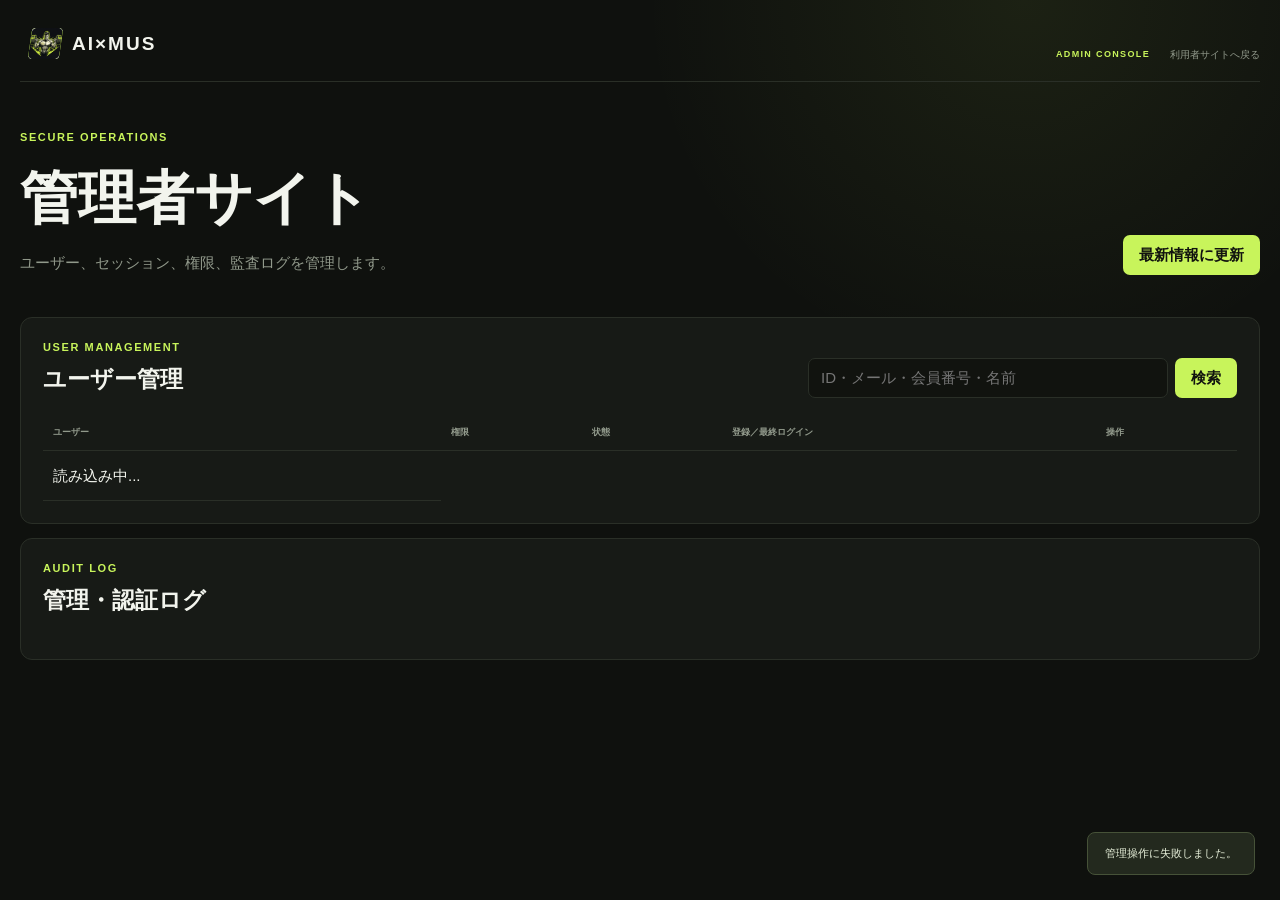
==== admin.html @ 9b964a91 "Add secure administrator console and harden authentication" ====
<!doctype html>
<html lang="ja">
<head>
  <meta charset="UTF-8">
  <meta name="viewport" content="width=device-width, initial-scale=1.0">
  <meta name="theme-color" content="#11130f">
  <title>AI×MUS 管理者サイト</title>
  <link rel="icon" type="image/png" href="app-icon.png">
  <link rel="stylesheet" href="styles.css?v=20260620-1">
  <link rel="stylesheet" href="admin.css?v=20260620-1">
</head>
<body class="admin-body">
  <main class="admin-shell">
    <header class="admin-header">
      <a class="brand" href="/"><span class="brand-mark"><img src="app-icon.png" alt=""></span><span>AI×MUS</span></a>
      <div><span>ADMIN CONSOLE</span><a href="/">利用者サイトへ戻る</a></div>
    </header>

    <section class="admin-hero">
      <div><p class="eyebrow">SECURE OPERATIONS</p><h1>管理者サイト</h1><p>ユーザー、セッション、権限、監査ログを管理します。</p></div>
      <button type="button" id="refreshAdmin">最新情報に更新</button>
    </section>

    <section class="admin-stats" id="adminStats" aria-label="利用状況"></section>

    <section class="admin-panel">
      <div class="admin-panel-heading">
        <div><p class="eyebrow">USER MANAGEMENT</p><h2>ユーザー管理</h2></div>
        <form id="adminSearch"><input id="adminSearchInput" type="search" placeholder="ID・メール・会員番号・名前"><button type="submit">検索</button></form>
      </div>
      <div class="admin-table-wrap">
        <table class="admin-table">
          <thead><tr><th>ユーザー</th><th>権限</th><th>状態</th><th>登録／最終ログイン</th><th>操作</th></tr></thead>
          <tbody id="adminUsers"><tr><td colspan="5">読み込み中...</td></tr></tbody>
        </table>
      </div>
    </section>

    <section class="admin-panel">
      <div class="admin-panel-heading"><div><p class="eyebrow">AUDIT LOG</p><h2>管理・認証ログ</h2></div></div>
      <div class="admin-audit-list" id="adminAudit"></div>
    </section>
  </main>
  <div class="toast" id="adminToast" role="status"></div>
  <script src="admin.js?v=20260620-1"></script>
</body>
</html>
---- styles.css ----
:root {
  --bg: #0f110e;
  --surface: #171a16;
  --surface-2: #1c201b;
  --surface-3: #232720;
  --line: #2a2f27;
  --text: #f2f4ed;
  --muted: #91998b;
  --lime: #c8f45b;
  --lime-dark: #98c82f;
  --purple: #a58af7;
  --orange: #f0a34b;
  --blue: #74b9ef;
}

* { box-sizing: border-box; }

body {
  margin: 0;
  background: var(--bg);
  color: var(--text);
  font-family: "DM Sans", "Noto Sans JP", sans-serif;
  -webkit-font-smoothing: antialiased;
}

body.auth-loading { overflow: hidden; }
body.auth-loading .app-shell,
body.auth-loading .mobile-bottom-nav { visibility: hidden; }
.auth-gate {
  position: fixed;
  inset: 0;
  z-index: 1000;
  display: grid;
  grid-template-columns: minmax(320px, .9fr) minmax(520px, 1.1fr);
  overflow: auto;
  background: var(--bg);
}
.auth-gate.hidden { display: none; }
.auth-brand-panel {
  min-height: 100vh;
  padding: clamp(32px, 6vw, 84px);
  display: flex;
  flex-direction: column;
  justify-content: space-between;
  gap: 50px;
  background:
    radial-gradient(circle at 20% 75%, rgba(200,244,91,.13), transparent 35%),
    linear-gradient(145deg, #171b14, #0d0f0c);
  border-right: 1px solid var(--line);
}
.auth-brand { padding: 0; width: fit-content; }
.auth-brand-panel h1 { max-width: 480px; margin: 12px 0; font-size: clamp(36px, 5vw, 70px); line-height: 1.04; letter-spacing: -.04em; }
.auth-brand-panel > div > p:last-child { max-width: 480px; color: var(--muted); font-size: 14px; line-height: 1.9; }
.auth-feature-list { display: grid; gap: 13px; }
.auth-feature-list span { display: flex; align-items: center; gap: 11px; color: #cbd1c5; font-size: 12px; }
.auth-feature-list b { color: var(--lime); font-size: 9px; letter-spacing: .08em; }
.auth-form-panel { min-height: 100vh; padding: 42px 24px; display: grid; place-items: center; }
.auth-card { width: min(660px, 100%); }
.auth-tabs { width: fit-content; margin-bottom: 34px; padding: 4px; display: grid; grid-template-columns: 1fr 1fr; border: 1px solid var(--line); border-radius: 9px; background: var(--surface); }
.auth-tabs button { min-width: 130px; height: 40px; border: 0; border-radius: 6px; background: transparent; color: var(--muted); font-size: 12px; font-weight: 700; }
.auth-tabs button.active { background: var(--lime); color: #10120e; }
.auth-form { display: none; }
.auth-form.active { display: block; }
.auth-heading { margin-bottom: 25px; }
.auth-heading h2 { margin: 5px 0 8px; font-size: 28px; }
.auth-heading > p:last-child { margin: 0; color: var(--muted); font-size: 12px; }
.auth-form > label,
.auth-field-grid > label { position: relative; margin-bottom: 14px; display: grid; gap: 7px; color: #cdd2c8; font-size: 11px; font-weight: 600; }
.auth-form input:not([type="checkbox"]),
.auth-form select { width: 100%; height: 47px; padding: 0 13px; border: 1px solid var(--line); border-radius: 7px; outline: 0; background: #131612; color: var(--text); }
.auth-form input:focus,
.auth-form select:focus { border-color: var(--lime-dark); box-shadow: 0 0 0 3px rgba(200,244,91,.08); }
.password-field { position: relative; display: block; }
.password-field input { padding-right: 57px !important; }
.password-field button { position: absolute; top: 50%; right: 7px; height: 31px; padding: 0 8px; transform: translateY(-50%); border: 0; border-radius: 5px; background: #272c24; color: var(--lime); font-size: 9px; font-weight: 700; }
.auth-field-grid { display: grid; grid-template-columns: 1fr 1fr; gap: 0 12px; }
.auth-field-grid > label > span:not(.password-field) { position: absolute; right: 13px; bottom: 15px; color: var(--muted); font-size: 9px; }
.registration-big3 { margin: 7px 0 16px; padding: 17px; border: 1px solid var(--line); border-radius: 9px; }
.registration-big3 legend { padding: 0 7px; font-size: 13px; font-weight: 700; }
.registration-big3 > p { margin: 0 0 13px; color: var(--muted); font-size: 10px; line-height: 1.6; }
.registration-big3-grid { display: grid; grid-template-columns: repeat(3, 1fr); gap: 9px; }
.registration-big3-grid > label { padding: 11px; display: grid; gap: 7px; border: 1px solid var(--line); border-radius: 7px; background: #131612; }
.registration-big3-grid strong { font-size: 10px; }
.registration-big3-grid input[type="number"] { height: 40px; }
.registration-big3-grid em { display: flex; align-items: center; gap: 6px; color: var(--muted); font-size: 9px; font-style: normal; font-weight: 400; }
.auth-consent { margin: 15px 0 !important; padding: 13px; grid-template-columns: auto 1fr; align-items: center; border: 1px solid var(--line); border-radius: 8px; background: var(--surface); }
.auth-consent > span { display: grid; gap: 3px; }
.auth-consent small { color: var(--muted); font-weight: 400; }
.auth-error { min-height: 20px; margin: 8px 0; color: #ff867e; font-size: 11px; }
.auth-error.success { color: var(--lime); }
.auth-submit { width: 100%; height: 49px; border: 0; border-radius: 7px; background: var(--lime); color: #10120e; font-size: 12px; font-weight: 800; }
.auth-submit:disabled { opacity: .55; cursor: wait; }
.auth-session-note { margin-top: 11px; display: block; color: var(--muted); font-size: 9px; text-align: center; }
.forgot-password-button, .auth-back-button { width: 100%; margin-top: 12px; border: 0; background: transparent; color: var(--muted); font-size: 10px; text-align: center; }
.forgot-password-button:hover, .auth-back-button:hover { color: var(--lime); }
.registration-progress { margin-bottom: 25px; display: grid; grid-template-columns: repeat(4, 1fr); gap: 6px; }
.registration-progress i { height: 3px; border-radius: 4px; background: var(--line); }
.registration-progress i.active { background: var(--lime); }
.registration-step { display: none; }
.registration-step.active { display: block; }
.registration-security-note { margin: 4px 0 18px; padding: 13px; border: 1px solid #48533a; border-radius: 8px; background: rgba(200,244,91,.045); }
.registration-security-note strong { font-size: 10px; }
.registration-security-note p { margin: 5px 0 0; color: var(--muted); font-size: 9px; line-height: 1.7; }
.onboarding-message { min-height: 430px; display: flex; flex-direction: column; justify-content: center; text-align: center; }
.onboarding-message > span { color: var(--lime); font-size: 8px; font-weight: 700; letter-spacing: .18em; }
.onboarding-message h2 { max-width: 510px; margin: 20px auto; font-size: clamp(27px, 4vw, 42px); line-height: 1.35; }
.onboarding-message p { max-width: 520px; margin: 0 auto; color: var(--muted); font-size: 12px; line-height: 2; }
.onboarding-message > div { margin-top: 35px; display: flex; justify-content: center; gap: 8px; }
.onboarding-message > div strong { padding: 8px 13px; border: 1px solid var(--line); border-radius: 20px; font-size: 9px; }
.onboarding-message.start h2 { color: var(--lime); }
.auth-form textarea { min-height: 88px; padding: 12px 13px; resize: vertical; border: 1px solid var(--line); border-radius: 7px; outline: 0; background: #131612; color: var(--text); }
.settings-logout-button { height: 40px; margin-left: 8px; padding: 0 17px; border: 1px solid #69403d; border-radius: 7px; background: transparent; color: #ff8e86; font-size: 11px; font-weight: 700; }
.account-settings-heading { margin-top: 28px; }
.account-settings-grid { max-width: 560px; display: grid; grid-template-columns: 1fr; gap: 12px; margin: 18px 0; }
.account-settings-grid > section { padding: 16px; border: 1px solid var(--line); border-radius: 9px; background: #131512; }
.account-settings-grid .settings-field { margin: 0 0 13px; }
.password-settings-form { max-width: 560px; display: grid; gap: 15px; }
.password-settings-form .settings-save-button { justify-self: start; }
.settings-save-button.secondary { border: 1px solid #4d593d; background: #252b21; color: var(--lime); }
.new-user-start { display: none; order: 2; margin-bottom: 14px; padding: 28px; align-items: center; justify-content: space-between; gap: 25px; border: 1px solid #4b5939; border-radius: 12px; background: linear-gradient(135deg, rgba(200,244,91,.09), rgba(23,26,22,.92)); }
.clean-start-home .new-user-start { display: flex; }
.new-user-start h2 { margin: 4px 0 8px; font-size: 23px; }
.new-user-start p:last-child { max-width: 680px; margin: 0; color: var(--muted); font-size: 11px; line-height: 1.8; }
.new-user-actions { display: grid; gap: 8px; min-width: 210px; }
.new-user-actions button { min-height: 43px; padding: 0 14px; border: 1px solid var(--line); border-radius: 7px; background: #171a16; color: var(--text); font-size: 10px; font-weight: 700; }
.new-user-actions button:first-child { border: 0; background: var(--lime); color: #11130f; }
.clean-start-home .home-summary-board,
.clean-start-home .stats-grid,
.clean-start-home .dashboard-grid,
.clean-start-home .recent-panel { display: none; }
.clean-start-home .readiness { display: none; }
.clean-start-home .home-quick-actions { order: 3; }
.clean-start-home .home-tools-grid { order: 4; }
.creator-preview-banner { position: fixed; inset: 0 0 auto 238px; z-index: 100; min-height: 34px; padding: 0 18px; display: flex; align-items: center; gap: 12px; background: #c8f45b; color: #11130f; font-size: 10px; }
.creator-preview-banner span { opacity: .7; }
.creator-preview-banner a { margin-left: auto; color: inherit; font-weight: 700; }
body:has(.creator-preview-banner) .topbar { top: 34px; }
body:has(.creator-preview-banner) .main { padding-top: 34px; }
.creator-body { min-height: 100vh; background: radial-gradient(circle at 80% 10%, rgba(200,244,91,.08), transparent 28%), var(--bg); }
.creator-portal { width: min(1120px, calc(100% - 36px)); margin: 0 auto; padding: 34px 0 70px; }
.creator-header { display: flex; align-items: center; justify-content: space-between; border-bottom: 1px solid var(--line); }
.creator-header .brand { padding-bottom: 25px; }
.creator-header > span { color: var(--lime); font-size: 9px; font-weight: 700; letter-spacing: .15em; }
.creator-hero { padding: 75px 0 45px; }
.creator-hero h1 { margin: 8px 0; font-size: clamp(35px, 6vw, 66px); }
.creator-hero > p:last-child { color: var(--muted); }
.creator-link-grid { display: grid; grid-template-columns: repeat(3, 1fr); gap: 13px; }
.creator-link { min-height: 250px; padding: 25px; display: flex; flex-direction: column; border: 1px solid var(--line); border-radius: 12px; background: var(--surface); color: var(--text); text-decoration: none; transition: .2s ease; }
.creator-link:hover { transform: translateY(-3px); border-color: #53613f; }
.creator-link.featured { background: linear-gradient(145deg, #252d1e, #171a16); border-color: #526039; }
.creator-link > span { color: var(--lime); font-size: 8px; font-weight: 700; letter-spacing: .12em; }
.creator-link strong { margin-top: 22px; font-size: 19px; }
.creator-link p { color: var(--muted); font-size: 11px; line-height: 1.8; }
.creator-link b { margin-top: auto; color: var(--lime); font-size: 11px; }
.creator-status { margin-top: 14px; padding: 17px 20px; display: flex; gap: 35px; border: 1px solid var(--line); border-radius: 10px; background: #131512; }
.creator-status > div { display: grid; grid-template-columns: auto auto; align-items: center; gap: 3px 8px; }
.creator-status span { width: 7px; height: 7px; border-radius: 50%; background: #777; }
.creator-status span.ready { background: var(--lime); box-shadow: 0 0 10px rgba(200,244,91,.45); }
.creator-status span.error { background: #ff756b; }
.creator-status strong { font-size: 10px; }
.creator-status small { grid-column: 2; color: var(--muted); font-size: 8px; }

button, input, textarea { font: inherit; }
button { color: inherit; cursor: pointer; }
.brand-mark { overflow: hidden; }
.brand-mark img { width: 100%; height: 100%; display: block; object-fit: cover; }

.app-shell { min-height: 100vh; display: flex; }

.sidebar {
  position: fixed;
  inset: 0 auto 0 0;
  z-index: 10;
  width: 238px;
  padding: 28px 18px 20px;
  display: flex;
  flex-direction: column;
  background: #131512;
  border-right: 1px solid var(--line);
}

.brand {
  display: flex;
  align-items: center;
  gap: 11px;
  padding: 0 10px 36px;
  color: var(--text);
  text-decoration: none;
  font-size: 19px;
  font-weight: 700;
  letter-spacing: 2px;
}

.brand-mark {
  width: 31px;
  height: 31px;
  display: grid;
  place-items: center;
  background: var(--lime);
  color: #10120e;
  font-weight: 800;
  transform: skew(-8deg);
  border-radius: 4px;
}

.nav { display: grid; gap: 6px; }

.nav-item {
  width: 100%;
  padding: 12px 13px;
  display: flex;
  align-items: center;
  gap: 13px;
  border: 0;
  border-radius: 8px;
  background: transparent;
  color: var(--muted);
  text-align: left;
  transition: .2s ease;
}

.nav-item:hover { background: var(--surface-2); color: var(--text); }
.nav-item.active { background: #24291f; color: var(--lime); font-weight: 600; }
.nav-icon { width: 22px; font-size: 19px; text-align: center; }
.sidebar-spacer { flex: 1; }

.goal-card {
  padding: 17px;
  margin-bottom: 18px;
  border: 1px solid var(--line);
  border-radius: 10px;
  background: var(--surface);
}

.goal-card-label, .eyebrow {
  margin: 0 0 8px;
  color: var(--lime);
  font-size: 10px;
  font-weight: 700;
  letter-spacing: 1.6px;
}

.goal-card-title { margin-bottom: 16px; font-size: 15px; font-weight: 700; }
.goal-card-row { display: flex; justify-content: space-between; gap: 8px; color: #c7ccc1; font-size: 11px; }
.goal-card-row span:last-child { color: var(--lime); }
.progress-track { height: 4px; margin: 9px 0; background: #30342d; border-radius: 4px; overflow: hidden; }
.progress-track span { display: block; height: 100%; background: var(--lime); border-radius: inherit; }
.goal-card-note { color: var(--muted); font-size: 10px; }

.profile {
  padding: 10px;
  display: flex;
  align-items: center;
  gap: 10px;
  border: 0;
  background: transparent;
  text-align: left;
}

.avatar {
  width: 35px;
  height: 35px;
  display: grid;
  place-items: center;
  border-radius: 50%;
  background: #343b2d;
  color: var(--lime);
  font-size: 11px;
  font-weight: 700;
}

.profile-copy { display: grid; flex: 1; gap: 2px; }
.profile-copy strong { font-size: 12px; }
.profile-copy small { color: var(--muted); font-size: 9px; }
.more { color: var(--muted); font-size: 11px; letter-spacing: 1px; }

.main { width: calc(100% - 238px); margin-left: 238px; }

.topbar {
  height: 73px;
  padding: 0 42px;
  display: flex;
  align-items: center;
  justify-content: space-between;
  border-bottom: 1px solid var(--line);
  background: rgba(15, 17, 14, .88);
  backdrop-filter: blur(16px);
  position: sticky;
  top: 0;
  z-index: 5;
}

.breadcrumb { display: flex; align-items: center; gap: 9px; color: var(--muted); font-size: 11px; }
.breadcrumb b { color: #4f564b; }
.breadcrumb strong { color: #cbd0c6; font-weight: 500; }
.top-actions { display: flex; align-items: center; gap: 10px; }
.icon-button { width: 38px; height: 38px; border: 1px solid var(--line); border-radius: 8px; background: var(--surface); position: relative; }
.icon-button span { position: absolute; right: 8px; top: 7px; color: var(--lime); font-size: 6px; }
.primary-button {
  height: 38px;
  padding: 0 16px;
  border: 0;
  border-radius: 7px;
  background: var(--lime);
  color: #12140f;
  font-size: 12px;
  font-weight: 700;
}
.primary-button span { font-size: 17px; vertical-align: -1px; }
.mobile-menu { display: none; border: 0; background: transparent; font-size: 20px; }

.content { max-width: 1440px; margin: 0 auto; padding: 38px 42px 60px; }
.page-view { display: none; }
.page-view.active { display: block; }
.welcome { display: flex; align-items: center; justify-content: space-between; margin-bottom: 30px; }
.welcome h1 { margin: 0 0 8px; font-size: clamp(28px, 3vw, 38px); line-height: 1.2; letter-spacing: -.8px; }
.welcome h1 span { color: var(--lime); }
.welcome > div > p:last-child { margin: 0; color: var(--muted); font-size: 13px; }

.readiness { display: flex; align-items: center; gap: 14px; min-width: 255px; }
.readiness-ring {
  width: 67px;
  height: 67px;
  display: grid;
  place-content: center;
  text-align: center;
  border-radius: 50%;
  background: radial-gradient(circle at center, var(--bg) 56%, transparent 58%), conic-gradient(var(--lime) 0 84%, #30352d 84%);
}
.readiness-ring span { color: var(--lime); font-size: 22px; font-weight: 700; line-height: 1; }
.readiness-ring small { margin-top: 2px; color: var(--muted); font-size: 7px; letter-spacing: 1px; }
.readiness > div:last-child { display: grid; gap: 3px; }
.readiness small { color: var(--muted); font-size: 9px; }
.readiness strong { font-size: 13px; }
.readiness p { margin: 0; color: #687063; font-size: 9px; }

.stats-grid { display: grid; grid-template-columns: repeat(4, 1fr); gap: 12px; margin-bottom: 14px; }
.panel, .stat-card { border: 1px solid var(--line); border-radius: 11px; background: var(--surface); }
.stat-card { min-height: 130px; padding: 17px 18px; }
.stat-top { display: flex; align-items: center; gap: 9px; color: var(--muted); }
.stat-top small { font-size: 10px; }
.stat-icon { width: 25px; height: 25px; display: grid; place-items: center; border-radius: 6px; font-size: 12px; }
.stat-icon.lime { color: var(--lime); background: rgba(200, 244, 91, .12); }
.stat-icon.purple { color: var(--purple); background: rgba(165, 138, 247, .12); }
.stat-icon.orange { color: var(--orange); background: rgba(240, 163, 75, .12); }
.stat-icon.blue { color: var(--blue); background: rgba(116, 185, 239, .12); }
.stat-value { margin: 10px 0 7px; font-size: 25px; font-weight: 700; letter-spacing: -.4px; }
.stat-value span { margin-left: 5px; color: var(--muted); font-size: 11px; font-weight: 500; }
.mini-bars { display: grid; grid-template-columns: repeat(4, 1fr); gap: 4px; }
.mini-bars i { height: 3px; border-radius: 3px; background: #30342d; }
.mini-bars i.done { background: var(--lime); }
.trend { font-size: 10px; font-weight: 600; }
.trend span { margin-left: 4px; color: var(--muted); font-weight: 400; }
.trend.positive { color: var(--lime); }
.trend.negative { color: var(--orange); }
.trend.neutral { color: var(--muted); font-weight: 400; }

.dashboard-grid { display: grid; grid-template-columns: minmax(0, 1.65fr) minmax(300px, .8fr); gap: 14px; }
.dashboard-home.active { display: flex; flex-direction: column; }
.dashboard-home .welcome { order: 1; margin-bottom: 24px; }
.dashboard-home .stats-grid { order: 2; }
.dashboard-home .dashboard-grid { order: 3; grid-template-columns: 1fr; }
.dashboard-home .dashboard-grid .right-column { display: none; }
.dashboard-home .recent-workout-panel { order: 4; }
.dashboard-home .home-tools-grid { order: 5; }
.dashboard-home .bottom-grid { display: none; }
.workout-panel { padding: 24px; }
.panel-header { display: flex; align-items: flex-start; justify-content: space-between; gap: 20px; }
.panel-header h2 { margin: 0 0 21px; font-size: 19px; }
.panel-header h2 span { color: var(--muted); font-size: 12px; font-weight: 400; }
.duration { padding-top: 7px; color: var(--muted); font-size: 10px; }
.duration span { margin-right: 5px; color: var(--lime); }
.exercise-list { border-top: 1px solid var(--line); }
.exercise-row {
  min-height: 67px;
  display: grid;
  grid-template-columns: 32px minmax(145px, 1.4fr) repeat(3, minmax(54px, .5fr)) 57px;
  align-items: center;
  gap: 12px;
  border-bottom: 1px solid var(--line);
}
.exercise-number { color: #596054; font-size: 10px; font-weight: 700; }
.exercise-name { display: grid; gap: 4px; }
.exercise-name strong { font-size: 12px; }
.exercise-name span, .exercise-target small { color: var(--muted); font-size: 9px; }
.exercise-target { display: grid; gap: 4px; }
.exercise-target strong { font-size: 13px; }
.exercise-target em { color: var(--muted); font-size: 9px; font-style: normal; font-weight: 500; }
.exercise-status { justify-self: end; padding: 4px 7px; color: var(--lime); background: rgba(200, 244, 91, .1); border-radius: 4px; font-size: 8px; font-weight: 700; }
.exercise-status.muted { color: #abb2a4; background: #282d25; }
.exercise-more { display: flex; min-height: 46px; padding-left: 44px; gap: 12px; }
.exercise-more span { color: #bbc1b6; font-size: 10px; font-weight: 600; }
.exercise-more small { color: #686f64; font-size: 9px; }

.start-button {
  width: 100%;
  min-height: 58px;
  margin-top: 20px;
  padding: 0 18px;
  display: flex;
  align-items: center;
  gap: 13px;
  border: 0;
  border-radius: 8px;
  background: var(--lime);
  color: #11130e;
  text-align: left;
  transition: transform .18s ease, background .18s ease;
}
.start-button:hover { background: #d4ff68; transform: translateY(-1px); }
.start-button .play { width: 31px; height: 31px; display: grid; place-items: center; background: rgba(17, 19, 14, .13); border-radius: 50%; font-size: 10px; }
.start-button > span:nth-child(2) { display: grid; gap: 2px; }
.start-button strong { font-size: 12px; }
.start-button small { color: #4d5c2d; font-size: 8px; }
.start-button .arrow { margin-left: auto; font-size: 18px; }

.right-column { display: grid; gap: 14px; }
.ai-card { padding: 21px; background: linear-gradient(145deg, #1d2219, #171a16 55%); }
.ai-heading { display: flex; align-items: center; gap: 10px; margin-bottom: 17px; }
.ai-mark { width: 31px; height: 31px; display: grid; place-items: center; color: #17200a; background: var(--lime); border-radius: 8px; }
.ai-heading div { display: grid; gap: 2px; }
.ai-heading small { color: var(--lime); font-size: 8px; font-weight: 700; letter-spacing: 1.2px; }
.ai-heading strong { font-size: 13px; }
.live-dot { margin-left: auto; padding: 3px 6px; border: 1px solid #485336; border-radius: 4px; color: var(--lime); font-size: 7px; letter-spacing: .7px; }
.ai-card > p { margin: 0 0 17px; color: #a5ada0; font-size: 10px; line-height: 1.7; }
.adjustment { display: grid; grid-template-columns: 1fr 25px 1.2fr; align-items: end; padding: 14px 0; border-top: 1px solid var(--line); border-bottom: 1px solid var(--line); }
.adjustment div { display: grid; gap: 4px; }
.adjustment small { color: var(--muted); font-size: 8px; }
.adjustment strong { font-size: 19px; }
.adjustment strong span { color: var(--muted); font-size: 9px; }
.adjust-arrow { color: #62695d; font-size: 13px; }
.lime-text { color: var(--lime); }
.reason { display: flex; gap: 9px; padding: 13px 0; color: var(--lime); }
.reason p { margin: 0; color: #879080; font-size: 9px; line-height: 1.6; }
.reason strong { display: block; margin-bottom: 2px; color: #cbd2c5; font-size: 9px; }
.ai-actions { display: grid; grid-template-columns: 1.4fr 1fr; gap: 7px; }
.ai-actions button { height: 34px; border-radius: 6px; font-size: 9px; font-weight: 700; }
.accept-button { border: 0; background: var(--lime); color: #12140f; }
.secondary-button { border: 1px solid #3a4036; background: transparent; color: #b3baae; }

.next-card { padding: 20px; }
.panel-header.compact { align-items: center; }
.panel-header h3 { margin: 0; font-size: 14px; }
.panel-header button, .updated { border: 0; background: transparent; color: var(--muted); font-size: 8px; }
.schedule-row { min-height: 56px; display: grid; grid-template-columns: 38px 1fr 15px; align-items: center; gap: 11px; border-bottom: 1px solid var(--line); }
.schedule-row:last-child { border-bottom: 0; }
.date-box { width: 35px; height: 38px; display: grid; place-content: center; text-align: center; border-radius: 5px; background: #252a22; }
.date-box b { font-size: 13px; line-height: 1; }
.date-box small { margin-top: 3px; color: var(--muted); font-size: 6px; }
.schedule-row div { display: grid; gap: 4px; }
.schedule-row strong { font-size: 10px; }
.schedule-row small, .schedule-row > span:last-child { color: var(--muted); font-size: 8px; }

.bottom-grid { display: grid; grid-template-columns: 1fr 1fr; gap: 14px; margin-top: 14px; }
.chart-panel, .recovery-panel { min-height: 270px; padding: 21px; }
.period-select { padding: 7px 9px !important; border: 1px solid var(--line) !important; border-radius: 5px; background: #20241e !important; color: #adb4a8 !important; }
.chart-summary { margin-top: 17px; display: flex; align-items: center; gap: 10px; }
.chart-summary > strong { font-size: 23px; }
.chart-summary > strong span { color: var(--muted); font-size: 10px; }
.chart { height: 145px; margin-top: 13px; position: relative; }
.grid-line { position: absolute; left: 0; right: 0; height: 1px; background: #292e26; }
.grid-line:nth-child(1) { top: 15%; }
.grid-line:nth-child(2) { top: 48%; }
.grid-line:nth-child(3) { top: 81%; }
.chart svg { position: absolute; inset: 0 0 15px; width: 100%; height: calc(100% - 15px); overflow: visible; }
.chart-area { fill: url(#area); }
.chart-line { fill: none; stroke: var(--lime); stroke-width: 2; vector-effect: non-scaling-stroke; }
.chart circle { fill: var(--lime); stroke: #20271a; stroke-width: 4; }
.chart-labels { position: absolute; bottom: 0; left: 0; right: 0; display: flex; justify-content: space-between; color: #70776b; font-size: 8px; }

.recovery-panel { display: flex; flex-direction: column; }
.muscle-row { flex: 1; min-height: 45px; display: grid; grid-template-columns: 115px 1fr 34px; align-items: center; gap: 12px; border-bottom: 1px solid var(--line); }
.muscle-row:last-child { border-bottom: 0; }
.muscle-row > div:first-child { display: grid; gap: 3px; }
.muscle-row strong { font-size: 10px; }
.muscle-row span { color: var(--muted); font-size: 7px; }
.recovery-bar { height: 4px; border-radius: 4px; background: #30342d; overflow: hidden; }
.recovery-bar i { display: block; height: 100%; background: var(--lime); border-radius: inherit; }
.recovery-bar.orange-bar i { background: var(--orange); }
.muscle-row > b { font-size: 9px; text-align: right; }
.recent-workout-panel { margin-top: 14px; padding: 22px; }
.text-link { border: 0; background: transparent; color: var(--lime) !important; font-size: 8px; }
.recent-record-summary { margin-top: 17px; padding: 14px 0; display: grid; grid-template-columns: 50px 1fr auto; align-items: center; gap: 14px; border-top: 1px solid var(--line); border-bottom: 1px solid var(--line); }
.recent-record-summary.empty { grid-template-columns: 1fr; }
.recent-empty-state { min-height: 78px; display: grid; place-content: center; gap: 6px; text-align: center; }
.recent-empty-state strong { font-size: 14px; }
.recent-empty-state span { color: var(--muted); font-size: 9px; }
.recent-date { width: 45px; height: 45px; display: grid; place-content: center; border-radius: 8px; background: #252a22; text-align: center; }
.recent-date strong { font-size: 16px; line-height: 1; }
.recent-date span { margin-top: 3px; color: var(--muted); font-size: 7px; }
.recent-session { display: grid; gap: 4px; }
.recent-session strong { font-size: 12px; }
.recent-session span { color: var(--muted); font-size: 8px; }
.recent-score { display: grid; gap: 3px; text-align: right; }
.recent-score small { color: var(--muted); font-size: 7px; }
.recent-score strong { color: var(--lime); font-size: 18px; }
.recent-exercises { display: grid; grid-template-columns: repeat(3, 1fr); gap: 8px; margin-top: 12px; }
.recent-exercises div { padding: 11px; display: grid; gap: 4px; border-radius: 7px; background: #11130f; }
.recent-exercises strong { font-size: 9px; }
.recent-exercises span { color: var(--muted); font-size: 8px; }
.recent-exercises b { color: var(--lime); font-size: 7px; }
.home-tools-grid { display: grid; grid-template-columns: minmax(300px, .72fr) minmax(0, 1.28fr); gap: 14px; margin-top: 14px; }
.rm-calculator, .weekly-volume-chart { min-height: 300px; padding: 22px; }
.tool-description { margin: 13px 0 17px; color: var(--muted); font-size: 11px; }
.rm-inputs { display: grid; grid-template-columns: 1fr 1fr; gap: 9px; }
.rm-inputs label { display: grid; gap: 7px; color: var(--muted); font-size: 10px; }
.rm-inputs label > span { display: flex; align-items: center; border: 1px solid var(--line); border-radius: 7px; background: #11130f; }
.rm-inputs input { width: 100%; height: 42px; padding: 0 9px; border: 0; outline: 0; background: transparent; color: var(--text); font-size: 15px; font-weight: 700; }
.rm-inputs b { padding-right: 10px; color: var(--muted); font-size: 10px; }
.rm-result { margin-top: 14px; padding: 14px; display: grid; grid-template-columns: 1.25fr 1fr; gap: 12px; border-radius: 8px; background: #11130f; }
.rm-result div { display: grid; gap: 5px; }
.rm-result small { color: var(--muted); font-size: 9px; }
.rm-result strong { color: var(--lime); font-size: 23px; }
.rm-result strong span { color: var(--muted); font-size: 10px; }
.rm-note { margin: 10px 0 0; color: var(--muted); font-size: 9px; }
.volume-current { font-size: 18px; }
.volume-current span { color: var(--muted); font-size: 9px; }
.volume-bars { height: 215px; padding: 24px 8px 0; display: grid; grid-template-columns: repeat(5, 1fr); align-items: end; gap: 12px; border-bottom: 1px solid var(--line); }
.volume-bars > div { height: 100%; display: grid; grid-template-rows: 1fr auto auto; justify-items: center; align-items: end; gap: 5px; position: relative; }
.volume-bars div > span { width: min(48px, 68%); display: block; align-self: end; border-radius: 5px 5px 0 0; background: #59644e; transition: height .25s ease; }
.volume-bars .current > span { background: var(--lime); box-shadow: 0 0 18px rgba(200,244,91,.14); }
.volume-bars b { font-size: 9px; }
.volume-bars small { padding-bottom: 7px; color: var(--muted); font-size: 8px; }
.volume-bars .current b, .volume-bars .current small { color: var(--lime); }

.progress-hero { display: flex; align-items: flex-end; justify-content: space-between; gap: 24px; margin-bottom: 26px; }
.progress-hero h1 { margin: 0 0 7px; font-size: 36px; }
.progress-hero > div > p:last-child { margin: 0; color: var(--muted); font-size: 12px; }
.progress-exercise-select { min-width: 220px; display: grid; gap: 7px; color: var(--muted); font-size: 9px; }
.progress-exercise-select select { height: 39px; padding: 0 34px 0 12px; border: 1px solid var(--line); border-radius: 7px; background: #191c17; color: var(--text); }
.progress-summary-grid { display: grid; grid-template-columns: repeat(4, 1fr); gap: 12px; margin-bottom: 14px; }
.progress-metric { min-height: 116px; padding: 18px; display: flex; align-items: flex-start; gap: 13px; }
.progress-metric.featured { border-color: #4b5834; background: linear-gradient(145deg, #1d2318, var(--surface)); }
.metric-icon { width: 31px; height: 31px; flex: 0 0 31px; display: grid; place-items: center; border-radius: 7px; font-size: 12px; font-weight: 700; }
.metric-icon.orange { color: var(--orange); background: rgba(240,163,75,.12); }
.metric-icon.lime { color: var(--lime); background: rgba(200,244,91,.12); }
.metric-icon.purple { color: var(--purple); background: rgba(165,138,247,.12); }
.metric-icon.blue { color: var(--blue); background: rgba(116,185,239,.12); }
.progress-metric div { display: grid; gap: 5px; }
.progress-metric small { color: var(--muted); font-size: 9px; }
.progress-metric strong { font-size: 22px; letter-spacing: -.4px; }
.progress-metric strong em { color: var(--muted); font-size: 9px; font-style: normal; }
.progress-metric p { margin: 0; color: var(--lime); font-size: 8px; }
.progress-metric p.down { color: var(--orange); }
.progress-main-grid { display: grid; grid-template-columns: minmax(0, 1.65fr) minmax(270px, .7fr); gap: 14px; margin-bottom: 14px; }
.performance-chart-panel { min-height: 360px; padding: 22px; }
.chart-tabs { padding: 3px; display: flex; gap: 3px; border-radius: 6px; background: #11130f; }
.chart-tab { padding: 6px 9px; border: 0; border-radius: 4px; background: transparent; color: var(--muted); font-size: 8px; }
.chart-tab.active { background: #2a3025; color: var(--lime); }
.large-chart-summary { display: flex; align-items: center; gap: 10px; margin-top: 18px; }
.large-chart-summary strong { font-size: 28px; }
.large-chart-summary strong span { color: var(--muted); font-size: 10px; }
.large-chart-summary > span { padding: 4px 7px; border-radius: 4px; background: rgba(200,244,91,.1); color: var(--lime); font-size: 8px; }
.performance-chart { height: 225px; margin-top: 10px; padding-left: 30px; position: relative; }
.performance-chart svg { width: calc(100% - 5px); height: 195px; overflow: visible; }
.progress-grid-lines line { stroke: #2a2f27; stroke-width: 1; vector-effect: non-scaling-stroke; }
.progress-chart-area { fill: url(#progressArea); }
.progress-chart-line { fill: none; stroke: var(--lime); stroke-width: 2.5; vector-effect: non-scaling-stroke; }
.performance-chart circle { fill: var(--lime); stroke: #1b2116; stroke-width: 5; }
.axis-labels { position: absolute; left: 0; top: 10px; bottom: 28px; display: flex; flex-direction: column; justify-content: space-between; color: #697064; font-size: 7px; }
.progress-chart-labels { display: flex; justify-content: space-between; color: #697064; font-size: 7px; }
.goal-panel { padding: 22px; background: linear-gradient(155deg, #1e2319, #171a16); }
.goal-panel-heading { display: flex; gap: 10px; align-items: center; padding-bottom: 17px; border-bottom: 1px solid var(--line); }
.goal-panel-heading > span { width: 31px; height: 31px; display: grid; place-items: center; border-radius: 7px; background: var(--lime); color: #11130f; }
.goal-panel-heading h3 { margin: 0; font-size: 14px; }
.current-max { padding: 20px 0 16px; display: grid; gap: 5px; }
.current-max small { color: var(--muted); font-size: 8px; }
.current-max strong { font-size: 30px; }
.current-max strong span { color: var(--muted); font-size: 10px; }
.goal-panel > label { display: grid; gap: 7px; color: #cdd2c8; font-size: 9px; }
.goal-input-wrap { position: relative; }
.goal-input-wrap input { width: 100%; height: 44px; padding: 0 40px 0 12px; border: 1px solid #465238; border-radius: 7px; background: #11130f; color: var(--text); font-size: 17px; font-weight: 700; }
.goal-input-wrap span { position: absolute; right: 13px; top: 15px; color: var(--muted); font-size: 9px; }
.goal-difference { display: flex; justify-content: space-between; margin: 15px 0 8px; font-size: 8px; }
.goal-difference span { color: var(--muted); }
.goal-difference strong { color: var(--lime); }
.goal-progress-track { height: 5px; border-radius: 5px; background: #30342d; overflow: hidden; }
.goal-progress-track i { display: block; height: 100%; border-radius: inherit; background: var(--lime); transition: width .25s ease; }
.goal-progress-copy { margin-top: 6px; display: flex; justify-content: space-between; color: var(--muted); font-size: 7px; }
.goal-progress-copy b { color: var(--lime); }
.goal-save-button { width: 100%; height: 39px; margin-top: 18px; border: 0; border-radius: 7px; background: var(--lime); color: #11130f; font-size: 10px; font-weight: 700; }
.goal-note { margin: 10px 0 0; color: var(--muted); font-size: 7px; text-align: center; }
.exercise-overview { padding: 22px; }
.progress-table-wrap { overflow-x: auto; margin-top: 17px; }
.progress-table { width: 100%; border-collapse: collapse; min-width: 680px; }
.progress-table th { padding: 9px 12px; border-bottom: 1px solid var(--line); color: var(--muted); font-size: 8px; font-weight: 500; text-align: right; }
.progress-table th:first-child, .progress-table td:first-child { text-align: left; }
.progress-table td { padding: 14px 12px; border-bottom: 1px solid var(--line); font-size: 10px; text-align: right; }
.progress-table tr:last-child td { border-bottom: 0; }
.table-exercise { display: grid; gap: 3px; }
.table-exercise strong { font-size: 10px; }
.table-exercise small { color: var(--muted); font-size: 7px; }
.table-change { color: var(--lime); }
.table-goal { display: inline-flex; align-items: center; gap: 5px; color: var(--lime); }

.menu-hero { display: flex; justify-content: space-between; align-items: flex-end; gap: 20px; margin-bottom: 24px; }
.menu-hero h1 { margin: 0 0 7px; font-size: 36px; }
.menu-hero > div > p:last-child { margin: 0; color: var(--muted); font-size: 12px; }
.menu-save-button { height: 39px; padding: 0 17px; border: 0; border-radius: 7px; background: var(--lime); color: #11130f; font-size: 10px; font-weight: 700; }
.mode-selector { display: grid; grid-template-columns: 1fr 1fr; gap: 12px; margin-bottom: 22px; }
.mode-card { min-height: 92px; padding: 17px; display: grid; grid-template-columns: 27px 38px 1fr 24px; align-items: center; gap: 12px; border: 1px solid var(--line); border-radius: 10px; background: var(--surface); text-align: left; }
.mode-card.active { border-color: #56683a; background: linear-gradient(145deg, #20261a, var(--surface)); }
.mode-number { color: #626a5e; font-size: 9px; }
.mode-icon { width: 38px; height: 38px; display: grid; place-items: center; border-radius: 8px; background: #2a3026; color: var(--lime); font-size: 16px; }
.mode-icon.ai { background: var(--lime); color: #11130f; }
.mode-copy { display: grid; gap: 5px; }
.mode-copy strong { font-size: 13px; }
.mode-copy small { color: var(--muted); font-size: 9px; }
.mode-check { width: 20px; height: 20px; display: none; place-items: center; border-radius: 50%; background: var(--lime); color: #11130f; font-size: 10px; font-weight: 700; }
.mode-card.active .mode-check { display: grid; }
.menu-mode-panel { display: none; }
.menu-mode-panel.active { display: block; }
.section-title-row { display: flex; align-items: flex-end; justify-content: space-between; gap: 20px; margin-bottom: 14px; }
.section-title-row h2 { margin: 0 0 5px; font-size: 18px; }
.section-title-row > div > p:last-child { margin: 0; color: var(--muted); font-size: 9px; }
.week-summary { display: flex; align-items: baseline; gap: 7px; color: var(--muted); font-size: 8px; }
.week-summary span { color: var(--text); }
.week-summary b { color: var(--lime); font-size: 20px; }
.week-tabs { display: grid; grid-template-columns: repeat(7, 1fr); gap: 7px; margin-bottom: 10px; }
.week-tab { min-height: 75px; padding: 10px 7px; display: grid; justify-items: center; gap: 3px; border: 1px solid var(--line); border-radius: 8px; background: var(--surface); color: var(--muted); }
.week-tab small { font-size: 7px; letter-spacing: 1px; }
.week-tab strong { color: var(--text); font-size: 14px; }
.week-tab span { max-width: 100%; overflow: hidden; color: #687064; font-size: 7px; text-overflow: ellipsis; white-space: nowrap; }
.week-tab.active { border-color: var(--lime-dark); background: rgba(200,244,91,.08); }
.week-tab.active small, .week-tab.has-workout span { color: var(--lime); }
.day-editor { padding: 22px; }
.day-editor-header { display: flex; justify-content: space-between; align-items: flex-start; gap: 20px; padding-bottom: 17px; border-bottom: 1px solid var(--line); }
.day-editor-header h3 { margin: 0; font-size: 15px; }
.total-time-input { display: grid; justify-items: end; gap: 6px; color: var(--muted); font-size: 8px; }
.total-time-input > span { display: flex; align-items: center; border: 1px solid var(--line); border-radius: 6px; background: #11130f; overflow: hidden; }
.total-time-input input { width: 65px; height: 34px; padding: 0 8px; border: 0; outline: 0; background: transparent; color: var(--text); text-align: right; }
.total-time-input b { padding-right: 10px; color: var(--muted); font-size: 8px; }
.day-exercises { display: grid; gap: 8px; padding: 14px 0; }
.day-empty { min-height: 110px; display: grid; place-content: center; justify-items: center; gap: 5px; border: 1px dashed #363c32; border-radius: 8px; color: var(--muted); text-align: center; }
.day-empty > span { color: var(--lime); font-size: 18px; }
.day-empty strong { color: #aab1a5; font-size: 10px; }
.day-empty small { font-size: 8px; }
.menu-exercise-row { display: grid; grid-template-columns: minmax(150px, 1.5fr) repeat(4, minmax(66px, .6fr)) 28px; gap: 7px; align-items: end; padding: 12px; border: 1px solid var(--line); border-radius: 8px; background: #11130f; }
.menu-exercise-row label { display: grid; gap: 5px; color: var(--muted); font-size: 7px; }
.menu-exercise-row input, .menu-exercise-row select { width: 100%; height: 34px; min-width: 0; padding: 0 8px; border: 1px solid var(--line); border-radius: 5px; outline: 0; background: #181b16; color: var(--text); font-size: 9px; }
.menu-exercise-row select { max-width: 100%; }
.remove-menu-exercise { width: 28px; height: 34px; border: 0; background: transparent; color: #697064; }
.add-day-exercise { width: 100%; height: 40px; border: 1px dashed #4a553b; border-radius: 7px; background: rgba(200,244,91,.04); color: var(--lime); font-size: 9px; font-weight: 700; }
.ai-builder-layout { display: grid; grid-template-columns: minmax(0, 1.25fr) minmax(280px, .75fr); gap: 14px; }
.ai-builder, .ai-plan-preview { padding: 23px; }
.ai-builder-heading { display: flex; gap: 12px; padding-bottom: 20px; border-bottom: 1px solid var(--line); }
.ai-builder-heading > span { width: 38px; height: 38px; display: grid; place-items: center; border-radius: 8px; background: var(--lime); color: #11130f; }
.ai-builder-heading h2 { margin: 0 0 4px; font-size: 17px; }
.ai-builder-heading p:last-child { margin: 0; color: var(--muted); font-size: 9px; }
.builder-step { padding: 20px 0; border-bottom: 1px solid var(--line); }
.step-heading { display: flex; gap: 9px; align-items: center; margin-bottom: 13px; }
.step-heading > span { width: 23px; height: 23px; display: grid; place-items: center; border-radius: 50%; background: #2a3025; color: var(--lime); font-size: 8px; }
.step-heading div { display: grid; gap: 3px; }
.step-heading strong { font-size: 10px; }
.step-heading small { color: var(--muted); font-size: 7px; }
.frequency-options { display: grid; grid-template-columns: repeat(5, 1fr); gap: 6px; }
.frequency-options button, .split-options button { border: 1px solid var(--line); border-radius: 7px; background: #11130f; color: var(--muted); }
.frequency-options button { height: 38px; font-size: 9px; }
.frequency-options button.active, .split-options button.active { border-color: var(--lime-dark); background: rgba(200,244,91,.1); color: var(--lime); }
.split-options { display: grid; grid-template-columns: repeat(2, 1fr); gap: 7px; }
.split-options button { min-height: 58px; padding: 10px; display: grid; gap: 4px; text-align: left; }
.split-options strong { color: var(--text); font-size: 10px; }
.split-options small { font-size: 7px; }
.generate-plan-button { width: 100%; height: 43px; margin-top: 20px; border: 0; border-radius: 7px; background: var(--lime); color: #11130f; font-size: 10px; font-weight: 700; }
.generate-plan-button span { margin-right: 5px; }
.preview-heading { display: flex; justify-content: space-between; align-items: flex-start; padding-bottom: 16px; border-bottom: 1px solid var(--line); }
.preview-heading h3 { margin: 0; font-size: 14px; }
.preview-heading > span { padding: 5px 7px; border-radius: 5px; background: rgba(200,244,91,.1); color: var(--lime); font-size: 7px; }
.ai-week-preview { display: grid; gap: 6px; padding: 15px 0; }
.ai-preview-day { min-height: 45px; padding: 8px 10px; display: grid; grid-template-columns: 30px 1fr auto; align-items: center; gap: 9px; border-radius: 7px; background: #11130f; }
.ai-preview-day > span { color: var(--muted); font-size: 8px; }
.ai-preview-day div { display: grid; gap: 3px; }
.ai-preview-day strong { font-size: 9px; }
.ai-preview-day small { color: var(--muted); font-size: 7px; }
.ai-preview-day b { color: var(--lime); font-size: 7px; }
.ai-preview-day.rest { opacity: .55; }
.ai-plan-note { display: flex; gap: 8px; padding: 12px; border-radius: 7px; background: rgba(200,244,91,.06); color: var(--lime); }
.ai-plan-note p { margin: 0; color: var(--muted); font-size: 8px; line-height: 1.6; }
.ai-wizard { max-width: 940px; margin: 0 auto; padding: 25px; }
.wizard-progress { max-width: 650px; margin: 24px auto 6px; display: flex; justify-content: space-between; position: relative; }
.wizard-progress-line { position: absolute; left: 9%; right: 9%; top: 14px; height: 2px; background: #30352d; }
.wizard-progress-line i { display: block; width: 0; height: 100%; background: var(--lime); transition: width .3s ease; }
.wizard-dot { z-index: 1; padding: 0; display: grid; justify-items: center; gap: 5px; border: 0; background: transparent; color: var(--muted); }
.wizard-dot span { width: 29px; height: 29px; display: grid; place-items: center; border: 2px solid #343a30; border-radius: 50%; background: var(--surface); font-size: 8px; font-weight: 700; }
.wizard-dot small { font-size: 7px; }
.wizard-dot.active span, .wizard-dot.complete span { border-color: var(--lime); background: var(--lime); color: #11130f; }
.wizard-dot.active small, .wizard-dot.complete small { color: var(--lime); }
.wizard-pages { min-height: 330px; padding-top: 24px; }
.wizard-page { display: none; animation: wizardIn .25s ease; }
.wizard-page.active { display: block; }
@keyframes wizardIn { from { opacity: 0; transform: translateX(10px); } to { opacity: 1; transform: translateX(0); } }
.wizard-question { margin-bottom: 22px; text-align: center; }
.wizard-question > span { color: var(--lime); font-size: 8px; font-weight: 700; letter-spacing: 1.4px; }
.wizard-question h3 { margin: 8px 0 6px; font-size: 19px; }
.wizard-question p { margin: 0; color: var(--muted); font-size: 9px; }
.choice-grid { display: grid; gap: 8px; }
.frequency-choice { grid-template-columns: repeat(5, 1fr); }
.time-choice { grid-template-columns: repeat(3, 1fr); }
.choice-grid button, .purpose-choice button { border: 1px solid var(--line); border-radius: 8px; background: #11130f; color: var(--muted); }
.choice-grid button { min-height: 93px; padding: 12px 7px; display: grid; place-content: center; gap: 4px; text-align: center; }
.choice-grid button strong { color: var(--text); font-size: 20px; }
.time-choice button strong { font-size: 15px; }
.choice-grid button span { font-size: 8px; }
.choice-grid button small { font-size: 7px; }
.choice-grid button.active, .purpose-choice button.active { border-color: var(--lime-dark); background: rgba(200,244,91,.09); color: var(--lime); }
.choice-grid button.active strong { color: var(--lime); }
.purpose-choice { display: grid; grid-template-columns: repeat(2, 1fr); gap: 8px; }
.purpose-choice button { min-height: 82px; padding: 13px; display: grid; gap: 5px; text-align: left; }
.purpose-choice button > span { color: var(--lime); font-size: 7px; font-weight: 700; letter-spacing: 1px; }
.purpose-choice strong { color: var(--text); font-size: 11px; }
.purpose-choice small { font-size: 8px; }
.wizard-split-options { max-width: 650px; margin: 0 auto; }
.preference-field { display: grid; gap: 8px; color: #cdd2c8; font-size: 9px; }
.preference-field textarea { min-height: 105px; padding: 12px; border: 1px solid var(--line); border-radius: 8px; outline: 0; background: #11130f; color: var(--text); resize: vertical; }
.profile-reference { margin-top: 14px; padding: 12px; display: grid; grid-template-columns: 1.4fr repeat(4, 1fr); align-items: center; gap: 8px; border-radius: 8px; background: #11130f; }
.profile-reference > span { color: var(--muted); font-size: 8px; }
.profile-reference div { display: grid; gap: 3px; }
.profile-reference strong { font-size: 10px; }
.profile-reference small { color: var(--muted); font-size: 7px; }
.wizard-actions { padding-top: 18px; display: flex; justify-content: space-between; border-top: 1px solid var(--line); }
.wizard-back, .wizard-next { height: 39px; padding: 0 18px; border-radius: 7px; font-size: 9px; font-weight: 700; }
.wizard-back { border: 1px solid var(--line); background: transparent; color: var(--muted); visibility: hidden; }
.wizard-next { margin-left: auto; border: 0; background: var(--lime); color: #11130f; }
.wizard-actions .generate-plan-button { display: none; width: auto; min-width: 190px; height: 39px; margin: 0 0 0 auto; padding: 0 18px; }
.ai-result { display: none; }
.ai-result.active { display: block; }
.ai-result-header { margin: 24px 0 14px; display: flex; align-items: flex-end; justify-content: space-between; gap: 20px; }
.ai-result-header h2 { margin: 0 0 5px; font-size: 20px; }
.ai-result-header p:last-child { margin: 0; color: var(--muted); font-size: 9px; }
.ai-result-header button { height: 34px; padding: 0 12px; border: 1px solid var(--line); border-radius: 6px; background: var(--surface); color: var(--muted); font-size: 8px; }
.generated-week { display: grid; gap: 12px; }
.generated-day { padding: 20px; border: 1px solid var(--line); border-radius: 10px; background: var(--surface); }
.generated-day-header { display: flex; justify-content: space-between; align-items: flex-start; padding-bottom: 14px; border-bottom: 1px solid var(--line); }
.generated-day-header div { display: grid; gap: 3px; }
.generated-day-header strong { font-size: 14px; }
.generated-day-header small { color: var(--lime); font-size: 8px; }
.generated-day-header > span { color: var(--muted); font-size: 8px; }
.phase-block { margin-top: 14px; }
.phase-title { display: flex; align-items: center; gap: 7px; margin-bottom: 7px; }
.phase-title span { width: 20px; height: 20px; display: grid; place-items: center; border-radius: 5px; background: rgba(200,244,91,.1); color: var(--lime); font-size: 8px; }
.phase-title strong { font-size: 9px; }
.phase-title small { margin-left: auto; color: var(--muted); font-size: 7px; }
.generated-exercise { min-height: 42px; display: grid; grid-template-columns: 1.7fr repeat(4, .65fr); align-items: center; gap: 8px; padding: 10px; border-bottom: 1px solid #292d26; background: #11130f; }
.generated-exercise:first-of-type { border-radius: 7px 7px 0 0; }
.generated-exercise:last-child { border-bottom: 0; border-radius: 0 0 7px 7px; }
.generated-exercise-heading { display: grid; gap: 5px; }
.generated-exercise-heading strong { font-size: 9px; }
.generated-exercise-heading a { width: fit-content; color: var(--lime); font-size: 7px; text-decoration: none; }
.generated-exercise-heading a:hover { text-decoration: underline; }
.generated-exercise div { display: grid; gap: 2px; }
.generated-exercise small { color: var(--muted); font-size: 6px; }
.generated-exercise b { font-size: 9px; font-weight: 600; }
.generated-exercise .weight-basis { grid-column: 1 / -1; margin: 0; padding-top: 6px; border-top: 1px dashed #30352d; color: #aeb6a7; font-size: 8px; line-height: 1.5; }

.weight-growth-panel { margin-bottom: 14px; padding: 22px; }
.weight-summary { display: flex; align-items: baseline; gap: 8px; }
.weight-summary strong { font-size: 18px; }
.weight-summary span { color: var(--orange); font-size: 8px; }
.weight-line-chart { height: 165px; margin-top: 13px; }
.weight-line-chart svg { width: 100%; height: 140px; overflow: visible; }
.weight-line-chart line { stroke: var(--line); }
.weight-line-chart path { fill: none; stroke: var(--blue); stroke-width: 2.5; vector-effect: non-scaling-stroke; }
.weight-line-chart circle { fill: var(--blue); stroke: var(--surface); stroke-width: 4; }
.weight-line-chart > div { display: flex; justify-content: space-between; color: var(--muted); font-size: 7px; }
.subpage-hero { display: flex; justify-content: space-between; align-items: flex-end; gap: 20px; margin-bottom: 24px; }
.subpage-hero h1 { margin: 0 0 7px; font-size: 34px; }
.subpage-hero > div > p:last-child { margin: 0; color: var(--muted); font-size: 11px; }
.month-switcher { height: 38px; padding: 0 6px; display: flex; align-items: center; gap: 15px; border: 1px solid var(--line); border-radius: 7px; background: var(--surface); }
.month-switcher button { border: 0; background: transparent; color: var(--muted); }
.month-switcher strong { font-size: 10px; }
.calendar-summary { display: grid; grid-template-columns: repeat(3, 1fr); gap: 10px; margin-bottom: 14px; }
.calendar-summary article { padding: 16px 18px; border: 1px solid var(--line); border-radius: 9px; background: var(--surface); }
.calendar-summary small { color: var(--muted); font-size: 8px; }
.calendar-summary strong { display: block; margin: 7px 0 3px; font-size: 22px; }
.calendar-summary strong span { margin-left: 4px; color: var(--muted); font-size: 8px; }
.calendar-summary p { margin: 0; color: var(--muted); font-size: 7px; }
.calendar-layout { display: grid; grid-template-columns: minmax(0, 1.7fr) minmax(270px, .7fr); gap: 14px; }
.calendar-card, .calendar-detail { padding: 20px; }
.calendar-weekdays, .calendar-grid { display: grid; grid-template-columns: repeat(7, 1fr); }
.calendar-weekdays span { padding: 8px; color: var(--muted); font-size: 8px; text-align: center; }
.calendar-grid button { min-height: 82px; padding: 8px; display: flex; flex-direction: column; gap: 6px; border: 1px solid #252a23; background: #121410; color: var(--text); text-align: left; }
.calendar-grid button:hover, .calendar-grid button.selected { border-color: var(--lime-dark); background: #20261a; }
.calendar-grid b { font-size: 9px; }
.calendar-grid span { padding: 4px 5px; overflow: hidden; border-radius: 4px; background: rgba(200,244,91,.12); color: var(--lime); font-size: 7px; text-overflow: ellipsis; white-space: nowrap; }
.calendar-grid .planned span { background: rgba(116,185,239,.1); color: var(--blue); }
.calendar-grid .outside { color: #4c5248; }
.calendar-detail h2 { margin: 5px 0; font-size: 20px; }
.detail-meta { margin: 0 0 17px; color: var(--muted); font-size: 8px; }
.history-exercise { min-height: 55px; padding: 10px 0; display: grid; grid-template-columns: 1fr auto; gap: 4px; border-bottom: 1px solid var(--line); }
.history-exercise strong { font-size: 10px; }
.history-exercise span { color: var(--muted); font-size: 8px; }
.history-exercise b { grid-column: 2; grid-row: 1 / 3; align-self: center; color: var(--lime); font-size: 8px; }
.history-note { margin-top: 15px; padding: 11px; border-radius: 7px; background: #11130f; }
.history-note small { color: var(--lime); font-size: 7px; }
.history-note p { margin: 5px 0 0; color: var(--muted); font-size: 8px; line-height: 1.6; }
.history-actions {
  display: grid;
  grid-template-columns: 1fr 1fr;
  gap: 8px;
  margin-top: 14px;
}
.history-actions button {
  min-height: 42px;
  padding: 0 12px;
  border: 1px solid #4c5a3c;
  border-radius: 7px;
  background: #252c20;
  color: var(--lime);
  font-size: 11px;
  font-weight: 700;
}
.history-actions button.primary {
  border-color: var(--lime);
  background: var(--lime);
  color: #11130f;
}
.history-editing-notice {
  margin: -8px 0 16px;
  padding: 10px 12px;
  border: 1px solid #4a573a;
  border-radius: 7px;
  background: rgba(200,244,91,.06);
  color: #cbd8b8;
  font-size: 10px;
}
.status-pill, .live-analysis { padding: 8px 11px; border-radius: 20px; color: var(--lime); background: rgba(200,244,91,.1); font-size: 8px; }
.recovery-summary-grid, .recovery-page-grid { display: grid; grid-template-columns: 1fr 1fr; gap: 14px; margin-bottom: 14px; }
.recovery-score-card { padding: 22px; display: flex; align-items: center; gap: 20px; }
.big-ring { width: 92px; height: 92px; flex: 0 0 92px; display: grid; place-content: center; border-radius: 50%; background: radial-gradient(circle, var(--surface) 57%, transparent 59%), conic-gradient(var(--lime) 84%, #30352d 0); text-align: center; }
.big-ring strong { color: var(--lime); font-size: 27px; }
.big-ring small { color: var(--muted); font-size: 7px; }
.recovery-score-card > div:last-child small, .recovery-score-card p { color: var(--muted); font-size: 8px; }
.recovery-score-card h2 { margin: 6px 0; font-size: 17px; }
.fatigue-trend, .body-status-card, .recovery-parts { padding: 22px; }
.fatigue-trend h3, .recovery-parts h3 { margin: 0; font-size: 14px; }
.fatigue-bars { height: 100px; margin-top: 18px; display: flex; align-items: flex-end; gap: 8px; }
.fatigue-bars i { flex: 1; border-radius: 4px 4px 0 0; background: #4c5640; }
.fatigue-bars i.today { background: var(--lime); }
.bar-labels { display: flex; justify-content: space-around; margin-top: 5px; color: var(--muted); font-size: 7px; }
.pain-status-list { margin-top: 14px; }
.pain-status-list > div { min-height: 53px; display: grid; grid-template-columns: 10px 55px 1fr auto; align-items: center; gap: 8px; border-bottom: 1px solid var(--line); }
.pain-level { width: 7px; height: 7px; border-radius: 50%; }
.pain-level.mild { background: var(--orange); }
.pain-level.clear { background: var(--lime); }
.pain-status-list strong { font-size: 9px; }
.pain-status-list p { color: var(--muted); font-size: 8px; }
.pain-status-list b { color: var(--orange); font-size: 9px; }
.recovery-part { min-height: 43px; display: grid; grid-template-columns: 50px 1fr 35px; align-items: center; gap: 9px; }
.recovery-part span, .recovery-part strong { font-size: 8px; }
.recovery-part i { height: 5px; border-radius: 5px; background: #30352d; overflow: hidden; }
.recovery-part i b { display: block; height: 100%; background: var(--lime); }
.recovery-part.warning i b { background: var(--orange); }
.coach-grid { display: grid; grid-template-columns: minmax(0, 1.4fr) minmax(280px, .7fr); gap: 14px; }
.coach-main { padding: 28px; background: linear-gradient(145deg, #20271a, var(--surface)); }
.coach-avatar { width: 42px; height: 42px; margin-bottom: 18px; display: grid; place-items: center; border-radius: 10px; background: var(--lime); color: #11130f; font-size: 18px; }
.coach-main h2 { max-width: 550px; margin: 6px 0 12px; font-size: 23px; }
.coach-main > p:last-of-type { max-width: 620px; color: #adb5a8; font-size: 10px; line-height: 1.9; }
.coach-actions { display: flex; gap: 8px; margin-top: 20px; }
.coach-actions button { height: 37px; padding: 0 14px; border: 1px solid #4b573b; border-radius: 6px; background: var(--lime); color: #11130f; font-size: 8px; font-weight: 700; }
.coach-actions button:last-child { background: transparent; color: var(--lime); }
.coach-insights { display: grid; gap: 10px; }
.insight-card { padding: 16px; display: flex; gap: 11px; }
.insight-card > span { width: 29px; height: 29px; display: grid; place-items: center; border-radius: 7px; background: rgba(200,244,91,.1); color: var(--lime); }
.insight-card.warning > span { color: var(--orange); background: rgba(240,163,75,.1); }
.insight-card div { display: grid; gap: 4px; }
.insight-card small { color: var(--muted); font-size: 7px; }
.insight-card strong { font-size: 9px; }
.insight-card p { margin: 0; color: var(--muted); font-size: 7px; line-height: 1.5; }
.weekly-coach { margin-top: 14px; padding: 22px; }
.coach-tips { display: grid; grid-template-columns: repeat(3, 1fr); gap: 10px; margin-top: 16px; }
.coach-tips div { padding: 14px; border-radius: 7px; background: #11130f; }
.coach-tips b { color: var(--lime); font-size: 8px; }
.coach-tips strong { display: block; margin: 8px 0 5px; font-size: 9px; }
.coach-tips p { margin: 0; color: var(--muted); font-size: 7px; line-height: 1.6; }
.coach-settings-link { height: 40px; padding: 0 15px; border: 1px solid var(--line); border-radius: 7px; background: var(--surface); color: var(--lime); font-size: 12px; }
.video-analysis-workspace { margin-bottom: 14px; padding: 24px; }
.video-workspace-header { display: flex; align-items: flex-end; justify-content: space-between; gap: 20px; }
.analysis-header-controls { display: grid; justify-items: end; gap: 8px; }
.backend-status {
  display: inline-flex;
  align-items: center;
  gap: 6px;
  padding: 5px 9px;
  border: 1px solid var(--line);
  border-radius: 999px;
  color: var(--muted);
  font-size: 9px;
}
.backend-status::before { content: ""; width: 7px; height: 7px; border-radius: 50%; background: #7c8378; }
.backend-status.online { border-color: #4f603b; color: var(--lime); }
.backend-status.online::before { background: var(--lime); box-shadow: 0 0 8px rgba(200,244,91,.5); }
.backend-status.offline { border-color: #71433b; color: #f08a75; }
.backend-status.offline::before { background: #f08a75; }
.video-workspace-header h2 { margin: 0 0 5px; font-size: 22px; }
.video-workspace-header p:last-child { margin: 0; color: var(--muted); font-size: 12px; }
.analysis-profile-select { min-width: 250px; display: grid; gap: 7px; color: var(--muted); font-size: 11px; }
.analysis-profile-select select, .settings-field select { height: 42px; padding: 0 12px; border: 1px solid var(--line); border-radius: 7px; background: #11130f; color: var(--text); }
.video-folder-tabs { width: min(620px, 100%); margin: 25px auto 20px; display: grid; grid-template-columns: 1fr; gap: 12px; }
.video-folder { min-height: 92px; padding: 16px 58px; display: grid; place-content: center; position: relative; border: 1px solid #44503b; border-radius: 8px; background: #20251e; color: #d9ded4; text-align: center; transition: border-color .2s ease, background .2s ease, transform .2s ease; }
.video-folder:hover { border-color: #768763; background: #272e23; transform: translateY(-1px); }
.video-folder strong { font-size: 20px; font-weight: 500; letter-spacing: .05em; }
.video-folder small { margin-top: 7px; color: var(--muted); font-size: 10px; }
.video-folder small b { color: var(--lime); }
.video-folder > span { width: 24px; height: 24px; display: none; place-items: center; position: absolute; top: 50%; right: 20px; transform: translateY(-50%); border-radius: 50%; background: var(--lime); color: #11130f; font-size: 11px; font-weight: 700; }
.video-folder.active { border-color: var(--lime); background: linear-gradient(135deg, #303a27, #252c21); box-shadow: inset 4px 0 0 var(--lime); }
.video-folder.active strong { color: var(--lime); }
.video-folder.active > span { display: grid; }
.video-folder-content { display: grid; grid-template-columns: minmax(230px, .65fr) 1.35fr; gap: 10px; }
.video-dropzone input { position: absolute; opacity: 0; pointer-events: none; }
.video-dropzone label { min-height: 170px; padding: 20px; display: grid; place-content: center; justify-items: center; gap: 7px; border: 1px dashed #566344; border-radius: 9px; background: rgba(200,244,91,.035); text-align: center; cursor: pointer; }
.video-dropzone label > span { width: 34px; height: 34px; display: grid; place-items: center; border-radius: 50%; background: var(--lime); color: #11130f; font-size: 20px; }
.video-dropzone strong { font-size: 13px; }
.video-dropzone small { color: var(--muted); font-size: 10px; line-height: 1.6; }
.video-file-list { min-height: 170px; padding: 9px; display: grid; align-content: start; gap: 7px; border-radius: 9px; background: #11130f; }
.empty-video-folder { min-height: 150px; display: grid; place-items: center; color: var(--muted); font-size: 11px; text-align: center; }
.video-file { padding: 12px; display: grid; grid-template-columns: 45px minmax(150px, .8fr) minmax(320px, 1.4fr) auto; align-items: center; gap: 10px; border: 1px solid var(--line); border-radius: 7px; background: var(--surface); }
.video-thumb { width: 45px; height: 38px; display: grid; place-items: center; border-radius: 5px; background: #272d24; color: var(--lime); }
.video-file-info { min-width: 0; display: grid; gap: 3px; }
.video-file-info strong { overflow: hidden; font-size: 11px; text-overflow: ellipsis; white-space: nowrap; }
.video-file-info small { color: var(--muted); font-size: 9px; }
.video-batch-toolbar { display: flex; align-items: center; justify-content: space-between; gap: 12px; padding: 7px 3px 10px; }
.video-batch-toolbar div { display: grid; gap: 2px; }
.video-batch-toolbar strong { font-size: 11px; }
.video-batch-toolbar small { color: var(--muted); font-size: 9px; }
.video-batch-toolbar button { height: 34px; padding: 0 12px; border: 1px solid #56683a; border-radius: 6px; background: rgba(200,244,91,.08); color: var(--lime); font-size: 9px; font-weight: 700; }
.video-attempt-inputs { display: grid; grid-template-columns: repeat(3, minmax(82px, 1fr)); gap: 7px; }
.video-attempt-inputs label { display: grid; gap: 4px; color: var(--muted); font-size: 8px; }
.video-attempt-inputs label > span { display: grid; grid-template-columns: 1fr auto; align-items: center; }
.video-attempt-inputs input,
.video-attempt-inputs select { width: 100%; height: 34px; min-width: 0; padding: 0 8px; border: 1px solid var(--line); border-radius: 5px; background: #11130f; color: var(--text); font-size: 10px; }
.video-attempt-inputs label > span input { grid-column: 1 / 3; grid-row: 1; padding-right: 28px; }
.video-attempt-inputs label > span b { z-index: 1; grid-column: 2; grid-row: 1; padding-right: 8px; color: var(--muted); font-size: 8px; }
.analyze-video-button { height: 31px; padding: 0 10px; border: 0; border-radius: 5px; background: var(--lime); color: #11130f; font-size: 10px; font-weight: 700; }
.analysis-result-card { margin-bottom: 14px; padding: 24px; }
.analysis-empty { min-height: 150px; display: grid; place-content: center; justify-items: center; gap: 7px; text-align: center; }
.analysis-empty > span { color: var(--lime); font-size: 24px; }
.analysis-empty h3 { margin: 0; font-size: 16px; }
.analysis-empty p { margin: 0; color: var(--muted); font-size: 11px; }
.analysis-loading { min-height: 170px; display: grid; place-content: center; justify-items: center; gap: 13px; text-align: center; }
.analysis-loading progress { width: min(280px, 70vw); accent-color: var(--lime); }
.analysis-loading em { color: var(--lime); font-size: 10px; font-style: normal; }
.analysis-api-error { padding: 22px; border: 1px solid #71433b; border-radius: 10px; background: rgba(240,100,75,.06); }
.analysis-api-error h3 { margin: 0 0 8px; color: #f0a28f; }
.analysis-api-error p { margin: 0; color: var(--muted); font-size: 11px; line-height: 1.7; }
.analysis-rule-checks { margin-top: 12px; padding: 14px; border: 1px solid #4d593d; border-radius: 8px; background: rgba(200,244,91,.04); }
.analysis-rule-checks h3 { margin: 0 0 8px; color: var(--lime); font-size: 12px; }
.analysis-rule-checks ul { margin: 0; padding-left: 18px; color: #c3cabd; font-size: 10px; line-height: 1.8; }
.analysis-rule-checks a { display: inline-block; margin-top: 9px; color: var(--lime); font-size: 9px; text-decoration: none; }
.analysis-spinner { width: 42px; height: 42px; border: 3px solid #333a2e; border-top-color: var(--lime); border-radius: 50%; animation: spin .8s linear infinite; }
@keyframes spin { to { transform: rotate(360deg); } }
.analysis-loading strong { font-size: 14px; }
.analysis-loading small { color: var(--muted); font-size: 10px; }
.analysis-report-header { display: flex; align-items: center; justify-content: space-between; gap: 16px; padding-bottom: 17px; border-bottom: 1px solid var(--line); }
.analysis-report-title { display: grid; gap: 4px; }
.analysis-report-title h2 { margin: 0; font-size: 19px; }
.analysis-report-title span { color: var(--muted); font-size: 10px; }
.analysis-score { width: 66px; height: 66px; display: grid; place-content: center; border-radius: 50%; background: radial-gradient(circle, var(--surface) 57%, transparent 59%), conic-gradient(var(--lime) 82%, #30352d 0); text-align: center; }
.analysis-score strong { color: var(--lime); font-size: 21px; }
.analysis-score small { color: var(--muted); font-size: 8px; }
.analysis-report-grid { display: grid; grid-template-columns: .8fr 1.2fr; gap: 12px; margin-top: 14px; }
.analysis-metrics, .analysis-advice { padding: 15px; border-radius: 8px; background: #11130f; }
.analysis-metrics > h3 { margin: 0 0 10px; font-size: 13px; }
.analysis-metric { min-height: 56px; display: grid; gap: 7px; padding: 12px 0; border-bottom: 1px solid var(--line); }
.analysis-metric:last-child { border-bottom: 0; }
.analysis-metric-heading { display: flex; align-items: center; justify-content: space-between; gap: 10px; }
.analysis-metric-heading span { color: var(--text); font-size: 11px; font-weight: 700; }
.analysis-metric-heading small { color: var(--muted); font-size: 8px; }
.analysis-metric p { margin: 0; color: #c7cec0; font-size: 10px; line-height: 1.65; }
.analysis-metric > strong { padding-left: 10px; border-left: 2px solid var(--lime); color: var(--lime); font-size: 9px; line-height: 1.6; }
.analysis-advice h3 { margin: 0 0 10px; font-size: 13px; }
.analysis-advice ul { margin: 0; padding-left: 18px; color: #c3cabd; font-size: 11px; line-height: 1.9; }
.analysis-executive-summary { margin-top: 14px; padding: 14px 16px; border-left: 4px solid var(--lime); border-radius: 7px; background: rgba(200,244,91,.055); }
.analysis-executive-summary span,
.analysis-key-findings span { color: var(--lime); font-size: 9px; font-weight: 700; letter-spacing: .08em; }
.analysis-executive-summary p { margin: 5px 0 0; color: #d6dccf; font-size: 12px; line-height: 1.7; }
.rpe-comparison { display: grid; grid-template-columns: 1fr 30px 1fr; align-items: center; gap: 10px; margin-top: 10px; padding: 14px; border: 1px solid var(--line); border-radius: 9px; background: #131510; }
.rpe-comparison > div { display: grid; gap: 2px; }
.rpe-comparison > b { color: var(--muted); text-align: center; }
.rpe-comparison small { color: var(--muted); font-size: 8px; }
.rpe-comparison strong { font-size: 18px; }
.rpe-comparison span { color: var(--muted); font-size: 9px; }
.rpe-comparison .objective strong { color: var(--lime); }
.rpe-comparison > p { grid-column: 1 / -1; margin: 4px 0 0; padding-top: 9px; border-top: 1px solid var(--line); color: #cbd3c4; font-size: 10px; }
.analysis-key-findings { display: grid; grid-template-columns: 1fr 1fr; gap: 10px; margin-top: 10px; }
.analysis-key-findings > div { display: grid; gap: 7px; padding: 14px; border: 1px solid var(--line); border-radius: 8px; background: #131510; }
.analysis-key-findings strong { font-size: 10px; line-height: 1.5; }
.analysis-priorities strong { color: #f0b07e; }
.next-prescription { display: grid; gap: 4px; margin-top: 14px; padding: 11px; border-radius: 7px; background: #20251c; }
.next-prescription small { color: var(--lime); font-size: 8px; }
.next-prescription strong { font-size: 11px; }
.next-prescription p { margin: 0; color: var(--muted); font-size: 9px; line-height: 1.5; }
.next-prescription > div { display: grid; grid-template-columns: 1fr 1fr; gap: 7px; margin-top: 5px; }
.next-prescription > div span { padding: 8px; border-radius: 6px; background: #11130f; color: var(--muted); font-size: 8px; }
.next-prescription > div b { display: block; margin-top: 2px; color: var(--text); font-size: 12px; }
.rule-evaluation-list { display: grid; gap: 7px; }
.rule-evaluation { display: grid; grid-template-columns: 58px 1fr; align-items: center; gap: 9px; padding: 9px; border-radius: 7px; background: #11130f; }
.rule-evaluation > span { padding: 4px 6px; border-radius: 999px; font-size: 8px; text-align: center; }
.rule-evaluation.pass > span { background: rgba(200,244,91,.12); color: var(--lime); }
.rule-evaluation.warn > span { background: rgba(240,163,75,.12); color: var(--orange); }
.rule-evaluation.review > span { background: rgba(116,185,239,.12); color: var(--blue); }
.rule-evaluation div { display: grid; gap: 2px; }
.rule-evaluation strong { font-size: 10px; }
.rule-evaluation small { color: var(--muted); font-size: 8px; line-height: 1.5; }
.batch-analysis-summary { display: flex; align-items: center; justify-content: space-between; gap: 18px; margin-bottom: 16px; padding: 17px; border: 1px solid #4f603b; border-radius: 10px; background: rgba(200,244,91,.05); }
.batch-analysis-summary h2 { margin: 2px 0 5px; font-size: 20px; }
.batch-analysis-summary p:last-child { margin: 0; color: var(--muted); font-size: 10px; }
.batch-analysis-summary > strong { font-size: 28px; color: var(--lime); text-align: center; }
.batch-analysis-summary > strong small { display: block; color: var(--muted); font-size: 8px; }
.batch-analysis-reports { display: grid; gap: 18px; }
.detailed-analysis-report { padding-bottom: 18px; border-bottom: 1px solid var(--line); }
.menu-reflection { margin-top: 13px; padding: 14px; display: flex; align-items: center; justify-content: space-between; gap: 14px; border: 1px solid #455137; border-radius: 8px; background: rgba(200,244,91,.05); }
.menu-reflection div { display: grid; gap: 4px; }
.menu-reflection strong { font-size: 12px; }
.menu-reflection small { color: var(--muted); font-size: 10px; }
.menu-reflection-actions { display: flex; gap: 7px; }
.menu-reflection-actions button { height: 35px; padding: 0 12px; border: 1px solid var(--line); border-radius: 6px; background: transparent; color: var(--muted); font-size: 10px; }
.menu-reflection-actions button.primary { border: 0; background: var(--lime); color: #11130f; font-weight: 700; }
.settings-saved { padding: 7px 10px; border-radius: 16px; background: rgba(200,244,91,.1); color: var(--lime); font-size: 10px; }
.settings-layout { display: grid; grid-template-columns: 190px 1fr; gap: 14px; align-items: start; }
.settings-nav { padding: 8px; display: grid; gap: 4px; border: 1px solid var(--line); border-radius: 9px; background: var(--surface); position: sticky; top: 90px; }
.settings-nav button { min-height: 42px; padding: 0 12px; border: 0; border-radius: 6px; background: transparent; color: var(--muted); font-size: 12px; text-align: left; }
.settings-nav button.active { background: #252b21; color: var(--lime); }
.settings-section { display: none; padding: 24px; }
.settings-section.active { display: block; }
.settings-heading { padding-bottom: 17px; border-bottom: 1px solid var(--line); }
.settings-heading h2 { margin: 0; font-size: 19px; }
.settings-heading p:last-child { margin: 6px 0 0; color: var(--muted); font-size: 11px; line-height: 1.7; }
.settings-field { margin: 18px 0; display: grid; gap: 8px; color: #cdd2c8; font-size: 12px; }
.settings-field input { height: 42px; padding: 0 12px; border: 1px solid var(--line); border-radius: 7px; outline: 0; background: #11130f; color: var(--text); }
.glossary-list { display: grid; grid-template-columns: 1fr 1fr; gap: 10px; margin-top: 18px; }
.glossary-list article { padding: 16px; border: 1px solid var(--line); border-radius: 8px; background: #11130f; }
.glossary-list strong { color: var(--lime); font-size: 13px; }
.glossary-list p { margin: 7px 0 0; color: var(--muted); font-size: 10px; line-height: 1.7; }
.profile-settings-grid { display: grid; grid-template-columns: 1fr 1fr; gap: 12px; }
.big3-settings-heading { margin-top: 24px; }
.big3-settings-grid { display: grid; grid-template-columns: repeat(3, 1fr); gap: 10px; }
.big3-settings-grid .settings-field { position: relative; }
.big3-settings-grid .settings-field input { padding-right: 36px; }
.big3-settings-grid .settings-field > span { position: absolute; right: 12px; bottom: 12px; color: var(--muted); font-size: 9px; }
.chatgpt-project-source { margin: 17px 0 4px; padding: 14px; display: grid; gap: 3px; border: 1px solid #4d593d; border-radius: 8px; background: rgba(200,244,91,.045); color: var(--text); text-decoration: none; }
.chatgpt-project-source > span { color: var(--lime); font-size: 8px; font-weight: 700; letter-spacing: .12em; }
.chatgpt-project-source strong { font-size: 12px; }
.chatgpt-project-source small { color: var(--muted); font-size: 9px; }
.settings-save-button { height: 40px; padding: 0 17px; border: 0; border-radius: 7px; background: var(--lime); color: #11130f; font-size: 11px; font-weight: 700; }
.featured-setting { margin-top: 16px; padding: 0 13px; border: 1px solid #465238; border-radius: 8px; background: rgba(200,244,91,.045); }
.notification-child { transition: opacity .2s ease; }
.notification-child.disabled { opacity: .4; }
.profile-description { margin-bottom: 10px; padding: 13px; border-radius: 7px; background: #11130f; color: var(--muted); font-size: 11px; line-height: 1.7; }
.settings-row { min-height: 65px; display: flex; align-items: center; justify-content: space-between; gap: 20px; border-bottom: 1px solid var(--line); }
.settings-row > div { display: grid; gap: 4px; }
.settings-row strong { font-size: 12px; }
.settings-row small { color: var(--muted); font-size: 10px; }
.switch input { position: absolute; opacity: 0; }
.switch span { width: 42px; height: 23px; display: block; border-radius: 20px; background: #343a31; position: relative; cursor: pointer; transition: .2s; }
.switch span::after { content: ""; width: 17px; height: 17px; border-radius: 50%; background: #8c9487; position: absolute; top: 3px; left: 3px; transition: .2s; }
.switch input:checked + span { background: var(--lime); }
.switch input:checked + span::after { left: 22px; background: #11130f; }
.apply-mode-options { display: grid; grid-template-columns: 1fr 1fr; gap: 8px; margin: 18px 0; }
.apply-mode-options input { position: absolute; opacity: 0; }
.apply-mode-options label > span { min-height: 80px; padding: 14px; display: grid; gap: 5px; border: 1px solid var(--line); border-radius: 8px; background: #11130f; cursor: pointer; }
.apply-mode-options strong { font-size: 12px; }
.apply-mode-options small { color: var(--muted); font-size: 10px; }
.apply-mode-options input:checked + span { border-color: var(--lime-dark); background: rgba(200,244,91,.08); }
.source-group { padding: 16px 0; display: grid; grid-template-columns: 210px 1fr; gap: 8px 15px; border-bottom: 1px solid var(--line); }
.source-group > strong { grid-row: 1 / span 5; font-size: 12px; }
.source-group a { color: #c8d0c1; font-size: 11px; text-decoration: none; }
.source-group a:hover { color: var(--lime); }
.source-group a.official-rule-source {
  display: flex;
  align-items: center;
  gap: 8px;
  color: var(--lime);
  font-weight: 600;
}
.official-rule-source span {
  padding: 3px 6px;
  border: 1px solid #56683a;
  border-radius: 999px;
  background: rgba(200,244,91,.08);
  font-size: 8px;
  white-space: nowrap;
}
.exercise-settings-toolbar {
  display: flex;
  align-items: end;
  justify-content: space-between;
  gap: 14px;
  margin: 18px 0 12px;
}
.exercise-settings-toolbar label {
  display: grid;
  min-width: 210px;
  gap: 7px;
  color: #cdd2c8;
  font-size: 11px;
}
.exercise-settings-toolbar select,
.exercise-setting-row input,
.exercise-setting-row select {
  height: 40px;
  min-width: 0;
  padding: 0 11px;
  border: 1px solid var(--line);
  border-radius: 7px;
  outline: 0;
  background: #11130f;
  color: var(--text);
}
.exercise-settings-toolbar span { color: var(--muted); font-size: 10px; }
.exercise-settings-list { display: grid; gap: 8px; }
.exercise-setting-row {
  display: grid;
  grid-template-columns: minmax(180px, 1fr) minmax(130px, .55fr) auto;
  align-items: end;
  gap: 9px;
  padding: 12px;
  border: 1px solid var(--line);
  border-radius: 9px;
  background: #141611;
}
.exercise-setting-row label {
  display: grid;
  min-width: 0;
  gap: 6px;
  color: var(--muted);
  font-size: 9px;
}
.exercise-setting-row button {
  height: 40px;
  padding: 0 15px;
  border: 1px solid #4e5d3c;
  border-radius: 7px;
  background: #252c20;
  color: var(--lime);
  font-size: 10px;
  font-weight: 700;
}
.exercise-settings-empty {
  padding: 28px;
  border: 1px dashed var(--line);
  border-radius: 9px;
  color: var(--muted);
  font-size: 11px;
  text-align: center;
}

dialog {
  width: min(760px, calc(100% - 32px));
  max-height: calc(100vh - 32px);
  padding: 0;
  color: var(--text);
  border: 1px solid #3a4036;
  border-radius: 13px;
  background: #191c17;
  box-shadow: 0 24px 80px rgba(0, 0, 0, .55);
}
dialog::backdrop { background: rgba(5, 6, 4, .78); backdrop-filter: blur(4px); }
dialog form { padding: 25px; max-height: calc(100vh - 34px); overflow-y: auto; }
.dialog-header { display: flex; justify-content: space-between; align-items: flex-start; margin-bottom: 23px; }
.dialog-header h2 { margin: 0; font-size: 22px; }
.close-button { width: 31px; height: 31px; border: 1px solid var(--line); border-radius: 6px; background: var(--surface-3); color: var(--muted); font-size: 20px; }
dialog form > label, .form-grid > label { margin-bottom: 16px; display: grid; grid-template-columns: 1fr auto; align-items: center; gap: 7px; color: #cdd2c8; font-size: 11px; }
dialog label span { color: var(--muted); font-size: 9px; }
dialog input[type="number"], dialog input[type="text"], dialog textarea, dialog select {
  grid-column: 1 / -1;
  width: 100%;
  padding: 11px 12px;
  border: 1px solid var(--line);
  border-radius: 7px;
  outline: 0;
  background: #11130f;
  color: var(--text);
}
dialog input:focus, dialog textarea:focus { border-color: var(--lime-dark); }
dialog textarea { min-height: 75px; resize: vertical; }
.big3-setup-dialog { width: min(620px, calc(100% - 28px)); }
.big3-setup-description { margin: -6px 0 20px; color: var(--muted); font-size: 11px; line-height: 1.7; }
.big3-setup-grid { display: grid; grid-template-columns: repeat(3, 1fr); gap: 10px; margin-bottom: 18px; }
.big3-setup-grid label { position: relative; display: grid; gap: 5px; padding: 14px; border: 1px solid var(--line); border-radius: 9px; background: #11130f; color: var(--text); font-size: 11px; }
.big3-setup-grid label > span { color: var(--lime); font-size: 7px; font-weight: 700; letter-spacing: .08em; }
.big3-setup-grid input { width: 100%; height: 45px; padding: 0 32px 0 10px; border: 1px solid var(--line); border-radius: 7px; background: #171a15; color: var(--text); font-size: 18px; font-weight: 700; }
.big3-setup-grid label > b { position: absolute; right: 24px; bottom: 27px; color: var(--muted); font-size: 9px; }
fieldset { margin: 0 0 16px; padding: 0; border: 0; }
legend { margin-bottom: 8px; color: #cdd2c8; font-size: 11px; }
.optional { margin-left: 5px; color: var(--muted); font-size: 8px; font-weight: 400; }
.log-section { padding: 18px; margin-bottom: 14px; border: 1px solid var(--line); border-radius: 10px; background: #151713; }
.log-section-heading { display: flex; align-items: center; gap: 10px; margin-bottom: 18px; }
.log-section-heading > span { width: 27px; height: 27px; display: grid; place-items: center; border-radius: 6px; background: rgba(200,244,91,.1); color: var(--lime); font-size: 9px; font-weight: 700; }
.log-section-heading div { display: grid; gap: 2px; }
.log-section-heading strong { font-size: 12px; }
.log-section-heading small { color: var(--muted); font-size: 8px; }
.form-grid { display: grid; grid-template-columns: 1fr 1fr; gap: 12px; }
.rating-row { display: grid; grid-template-columns: repeat(5, 1fr); gap: 6px; }
.rating-row input { position: absolute; opacity: 0; }
.rating-row label { height: 40px; display: grid; place-content: center; border: 1px solid var(--line); border-radius: 6px; background: #11130f; color: var(--muted); text-align: center; font-size: 11px; cursor: pointer; }
.rating-row label small { display: block; font-size: 6px; }
.rating-row input:checked + label { border-color: var(--lime); background: rgba(200, 244, 91, .1); color: var(--lime); }
.pain-grid { display: grid; grid-template-columns: repeat(5, 1fr); gap: 6px; }
.pain-grid input { position: absolute; opacity: 0; }
.pain-grid label span { height: 34px; display: grid; place-items: center; border: 1px solid var(--line); border-radius: 6px; background: #11130f; color: var(--muted); cursor: pointer; }
.pain-grid input:checked + span { border-color: var(--orange); background: rgba(240,163,75,.1); color: var(--orange); }
.pain-detail { margin-top: 8px; }
.body-part-grid { display: grid; grid-template-columns: repeat(9, 1fr); gap: 5px; }
.body-part { min-height: 35px; padding: 4px; border: 1px solid var(--line); border-radius: 6px; background: #11130f; color: var(--muted); font-size: 9px; }
.body-part:hover, .body-part.active { border-color: var(--lime-dark); background: rgba(200,244,91,.1); color: var(--lime); }
.exercise-builder { display: grid; grid-template-columns: 1fr auto; align-items: end; gap: 8px; margin-bottom: 9px; }
.select-label { display: grid; gap: 7px; color: #cdd2c8; font-size: 11px; }
dialog select { appearance: none; background: #11130f url("data:image/svg+xml,%3Csvg xmlns='http://www.w3.org/2000/svg' width='10' height='6'%3E%3Cpath d='m1 1 4 4 4-4' fill='none' stroke='%2391998b'/%3E%3C/svg%3E") no-repeat right 12px center; }
.add-exercise-button, .custom-exercise button { height: 39px; padding: 0 14px; border: 0; border-radius: 7px; background: var(--lime); color: #11130f; font-size: 10px; font-weight: 700; }
.show-custom-button { margin: 0 0 10px; padding: 0; border: 0; background: transparent; color: var(--lime); font-size: 9px; }
.custom-exercise {
  display: none;
  grid-template-columns: minmax(140px, .7fr) minmax(200px, 1.3fr) auto;
  align-items: end;
  gap: 9px;
  margin-bottom: 12px;
  padding: 14px;
  border: 1px solid #3a4431;
  border-radius: 9px;
  background: #151812;
}
.custom-exercise.show { display: grid; }
.custom-exercise label { display: grid; gap: 7px; min-width: 0; }
.custom-exercise label > span { color: #cdd2c8; font-size: 10px; font-weight: 600; }
.custom-exercise label > span b,
.custom-exercise button b {
  display: inline-grid;
  width: 19px;
  height: 19px;
  margin-right: 5px;
  place-items: center;
  border-radius: 50%;
  background: var(--lime);
  color: #11130f;
  font-size: 9px;
}
.custom-exercise input,
.custom-exercise select { min-width: 0; height: 39px; }
.custom-exercise button { min-width: 150px; background: #30372a; color: var(--lime); }
.custom-exercise button b { background: var(--lime); color: #11130f; }
.exercise-records { display: grid; gap: 9px; }
.record-card { padding: 13px; border: 1px solid var(--line); border-radius: 8px; background: #11130f; }
.record-card-header { display: flex; align-items: center; justify-content: space-between; gap: 10px; margin-bottom: 11px; }
.record-card-title { display: grid; gap: 3px; }
.record-card-title strong { font-size: 11px; }
.record-card-title small { color: var(--lime); font-size: 7px; }
.remove-record { width: 25px; height: 25px; border: 1px solid var(--line); border-radius: 5px; background: transparent; color: var(--muted); }
.set-row { display: grid; grid-template-columns: 25px 1fr 1fr 1fr 1.5fr 25px; gap: 6px; align-items: end; margin-top: 6px; }
.set-number { padding-bottom: 11px; color: var(--muted); font-size: 9px; }
.set-row label { display: grid; gap: 5px; color: var(--muted); font-size: 7px; }
.set-row input { min-width: 0; padding: 9px 8px !important; }
.remove-set { width: 25px; height: 35px; border: 0; background: transparent; color: #6d7468; }
.add-set { margin-top: 9px; padding: 0; border: 0; background: transparent; color: var(--lime); font-size: 9px; font-weight: 600; }
.empty-records { padding: 19px; border: 1px dashed #343a30; border-radius: 8px; color: var(--muted); text-align: center; font-size: 9px; }
.full-label { margin-top: 5px; }
.save-log { justify-content: center; font-weight: 700; }
.record-complete-dialog { width: min(430px, calc(100% - 32px)); padding: 0; border: 1px solid #4d593d; border-radius: 14px; background: #151814; color: var(--text); }
.record-complete-dialog::backdrop { background: rgba(0,0,0,.72); backdrop-filter: blur(4px); }
.record-complete-content { padding: 34px; text-align: center; }
.record-complete-icon { width: 58px; height: 58px; margin: 0 auto 18px; display: grid; place-items: center; border-radius: 50%; background: var(--lime); color: #11130f; font-size: 26px; font-weight: 900; }
.record-complete-content h2 { margin: 6px 0 8px; font-size: 25px; }
.record-complete-content > p:not(.eyebrow) { margin: 0; color: var(--muted); font-size: 11px; }
.record-complete-actions { margin-top: 24px; display: grid; gap: 9px; }
.record-complete-actions .start-button { width: 100%; }
.secondary-dialog-button { min-height: 40px; border: 1px solid var(--line); border-radius: 7px; background: transparent; color: var(--muted); font-size: 10px; }

.toast {
  position: fixed;
  right: 25px;
  bottom: 25px;
  z-index: 50;
  padding: 12px 17px;
  border: 1px solid #465238;
  border-radius: 8px;
  background: #23291e;
  color: #e8f1db;
  font-size: 11px;
  opacity: 0;
  transform: translateY(12px);
  pointer-events: none;
  transition: .25s ease;
}
.toast.show { opacity: 1; transform: translateY(0); }

/* Readability pass */
body { font-size: 15px; line-height: 1.55; }
.sidebar { width: 260px; padding: 28px 20px 22px; }
.main { width: calc(100% - 260px); margin-left: 260px; }
.nav { gap: 7px; }
.nav-item { min-height: 48px; padding: 13px 14px; gap: 14px; font-size: 14px; }
.nav-icon { width: 24px; font-size: 20px; }
.goal-card-label, .eyebrow { font-size: 11px; line-height: 1.4; }
.goal-card-row, .goal-card-note { font-size: 12px; }
.profile-copy strong { font-size: 14px; }
.profile-copy small { font-size: 11px; }
.breadcrumb { font-size: 13px; }
.primary-button { height: 42px; padding: 0 18px; font-size: 14px; }
.content { max-width: 1500px; padding: 42px 46px 68px; }

.welcome > div > p:last-child,
.progress-hero > div > p:last-child,
.menu-hero > div > p:last-child,
.subpage-hero > div > p:last-child { font-size: 14px; line-height: 1.7; }
.readiness small, .readiness p { font-size: 11px; }
.readiness strong { font-size: 15px; }
.readiness-ring small { font-size: 9px; }

.stat-card { min-height: 142px; padding: 20px; }
.stat-top small { font-size: 12px; }
.stat-value { font-size: 28px; }
.stat-value span, .trend { font-size: 12px; }
.panel-header h2 { font-size: 22px; }
.panel-header h2 span { font-size: 14px; }
.panel-header h3 { font-size: 17px; }
.duration { font-size: 13px; }
.exercise-row { min-height: 74px; }
.exercise-number { font-size: 12px; }
.exercise-name strong { font-size: 14px; }
.exercise-name span, .exercise-target small { font-size: 11px; }
.exercise-target strong { font-size: 15px; }
.exercise-target em, .exercise-status { font-size: 10px; }
.exercise-more span { font-size: 12px; }
.exercise-more small { font-size: 11px; }
.start-button { min-height: 64px; }
.start-button strong { font-size: 14px; }
.start-button small { font-size: 11px; }

.text-link, .panel-header button, .updated { font-size: 11px; }
.recent-session strong { font-size: 14px; }
.recent-session span, .recent-score small { font-size: 11px; }
.recent-exercises strong { font-size: 12px; }
.recent-exercises span { font-size: 11px; }
.recent-exercises b { font-size: 10px; }

.progress-exercise-select,
.progress-metric small,
.goal-panel > label,
.menu-exercise-row label,
.total-time-input,
.preference-field { font-size: 11px; }
.progress-metric p, .chart-tab, .current-max small,
.goal-difference, .goal-progress-copy, .goal-note { font-size: 10px; }
.progress-table th { font-size: 10px; }
.progress-table td, .table-exercise strong { font-size: 12px; }
.table-exercise small { font-size: 10px; }
.axis-labels, .progress-chart-labels, .chart-labels,
.weight-line-chart > div { font-size: 9px; }

.mode-copy strong { font-size: 15px; }
.mode-copy small, .section-title-row > div > p:last-child { font-size: 11px; }
.week-tab small, .week-tab span { font-size: 9px; }
.week-tab strong { font-size: 16px; }
.day-empty strong { font-size: 13px; }
.day-empty small { font-size: 11px; }
.menu-exercise-row input, .menu-exercise-row select { height: 39px; font-size: 12px; }
.add-day-exercise, .menu-save-button { font-size: 12px; }
.wizard-dot small { font-size: 9px; }
.wizard-question > span { font-size: 10px; }
.wizard-question h3 { font-size: 22px; }
.wizard-question p, .ai-builder-heading p:last-child { font-size: 12px; }
.choice-grid button span, .choice-grid button small,
.purpose-choice button > span, .purpose-choice small { font-size: 10px; }
.purpose-choice strong { font-size: 13px; }
.profile-reference > span, .profile-reference small { font-size: 10px; }
.profile-reference strong { font-size: 12px; }
.wizard-back, .wizard-next, .generate-plan-button { font-size: 12px; }
.generated-day-header small, .generated-day-header > span,
.phase-title small { font-size: 10px; }
.phase-title strong, .generated-exercise-heading strong,
.generated-exercise b { font-size: 12px; }
.generated-exercise small { font-size: 9px; }

.calendar-summary small, .calendar-summary p,
.calendar-weekdays span, .calendar-grid span,
.detail-meta, .history-exercise span, .history-exercise b,
.history-note p, .status-pill, .live-analysis { font-size: 10px; }
.calendar-grid b, .history-exercise strong { font-size: 12px; }
.recovery-score-card > div:last-child small, .recovery-score-card p,
.bar-labels, .pain-status-list p, .recovery-part span,
.recovery-part strong { font-size: 11px; }
.pain-status-list strong, .pain-status-list b { font-size: 12px; }
.coach-main > p:last-of-type { font-size: 13px; }
.coach-actions button { font-size: 11px; }
.insight-card small, .insight-card p, .coach-tips p { font-size: 10px; }
.insight-card strong, .coach-tips strong { font-size: 12px; }

dialog form > label, .form-grid > label, legend, .select-label { font-size: 13px; }
dialog label span, .optional, .log-section-heading small { font-size: 11px; }
.log-section-heading strong { font-size: 14px; }
.rating-row label, .body-part { font-size: 12px; }
.rating-row label small { font-size: 9px; }
.add-exercise-button, .custom-exercise button, .show-custom-button,
.add-set, .empty-records { font-size: 11px; }
.record-card-title strong { font-size: 13px; }
.record-card-title small, .set-row label { font-size: 10px; }

@media (max-width: 1100px) {
  .stats-grid { grid-template-columns: repeat(2, 1fr); }
  .dashboard-grid { grid-template-columns: 1fr; }
  .right-column { grid-template-columns: 1fr 1fr; }
  .progress-summary-grid { grid-template-columns: repeat(2, 1fr); }
  .progress-main-grid { grid-template-columns: 1fr; }
  .ai-builder-layout { grid-template-columns: 1fr; }
  .menu-exercise-row { grid-template-columns: minmax(150px, 1.5fr) repeat(3, minmax(60px, .6fr)) 28px; }
  .menu-exercise-row label:nth-of-type(5) { grid-column: 2 / 5; }
  .calendar-layout, .coach-grid { grid-template-columns: 1fr; }
  .home-tools-grid { grid-template-columns: 1fr; }
}

@media (max-width: 760px) {
  .auth-gate { grid-template-columns: 1fr; }
  .auth-brand-panel { min-height: auto; padding: 28px 22px; gap: 25px; }
  .auth-brand-panel h1 { font-size: 37px; }
  .auth-feature-list { display: none; }
  .auth-form-panel { min-height: auto; padding: 28px 18px 55px; place-items: start center; }
  .auth-tabs { width: 100%; margin-bottom: 25px; }
  .auth-tabs button { min-width: 0; }
  .auth-field-grid, .registration-big3-grid { grid-template-columns: 1fr; }
  .account-settings-grid { grid-template-columns: 1fr; }
  .onboarding-message { min-height: 330px; }
  .new-user-start { padding: 21px; align-items: stretch; flex-direction: column; }
  .new-user-actions { min-width: 0; }
  .creator-link-grid { grid-template-columns: 1fr; }
  .creator-status { display: grid; gap: 13px; }
  .creator-preview-banner { left: 0; }
  .sidebar { transform: translateX(-100%); transition: transform .25s ease; box-shadow: 20px 0 60px rgba(0,0,0,.45); }
  .sidebar.open { transform: translateX(0); }
  .main { width: 100%; margin-left: 0; }
  .topbar { height: 62px; padding: 0 18px; }
  .mobile-menu { display: block; }
  .breadcrumb { display: none; }
  .content { padding: 26px 18px 45px; }
  .welcome { align-items: flex-start; gap: 14px; }
  .readiness { min-width: auto; }
  .readiness > div:last-child { display: none; }
  .welcome h1 { font-size: 27px; }
  .stats-grid { grid-template-columns: 1fr; }
  .dashboard-home .welcome { margin-bottom: 18px; }
  .dashboard-home .stats-grid { gap: 10px; }
  .dashboard-home .stat-card { min-height: 116px; }
  .readiness-ring { width: 62px; height: 62px; flex: 0 0 62px; }
  .bottom-grid, .right-column { grid-template-columns: 1fr; }
  .exercise-row { grid-template-columns: 25px 1fr 45px 50px; }
  .exercise-target:nth-of-type(4), .exercise-status { display: none; }
  .exercise-more { padding-left: 37px; }
  .bottom-grid .panel { min-height: 240px; }
  .progress-hero { align-items: flex-start; flex-direction: column; }
  .progress-exercise-select { width: 100%; }
  .body-part-grid { grid-template-columns: repeat(3, 1fr); }
  .pain-grid { grid-template-columns: repeat(5, 1fr); }
  .set-row { grid-template-columns: 22px repeat(3, 1fr) 24px; }
  .set-row label:last-of-type { grid-column: 2 / 5; }
  .set-row .remove-set { grid-column: 5; grid-row: 1; }
  .menu-hero, .section-title-row { align-items: flex-start; flex-direction: column; }
  .mode-selector { grid-template-columns: 1fr; }
  .week-tabs { grid-template-columns: repeat(4, 1fr); }
  .day-editor-header { flex-direction: column; }
  .total-time-input { justify-items: start; }
  .menu-exercise-row { grid-template-columns: repeat(2, 1fr) 28px; }
  .menu-exercise-row label:first-child { grid-column: 1 / 3; }
  .menu-exercise-row label:nth-of-type(5) { grid-column: 1 / 3; }
  .remove-menu-exercise { grid-column: 3; grid-row: 1; }
  .frequency-choice, .time-choice { grid-template-columns: repeat(3, 1fr); }
  .profile-reference { grid-template-columns: repeat(2, 1fr); }
  .profile-reference > span { grid-column: 1 / -1; }
  .generated-exercise { grid-template-columns: 1.4fr repeat(2, .7fr); }
  .generated-exercise > div:nth-of-type(4), .generated-exercise > div:nth-of-type(5) { display: none; }
  .glossary-list { grid-template-columns: 1fr; }
  .calendar-summary, .recent-exercises, .coach-tips { grid-template-columns: 1fr; }
  .recovery-summary-grid, .recovery-page-grid { grid-template-columns: 1fr; }
  .calendar-grid button { min-height: 62px; padding: 5px; }
  .calendar-grid span { font-size: 9px; }
  .subpage-hero { align-items: flex-start; flex-direction: column; }
  .video-workspace-header { align-items: flex-start; flex-direction: column; }
  .analysis-header-controls { width: 100%; justify-items: stretch; }
  .analysis-profile-select { width: 100%; min-width: 0; }
  .video-folder-tabs, .video-folder-content, .analysis-report-grid { grid-template-columns: 1fr; }
  .video-file { grid-template-columns: 42px 1fr; }
  .video-attempt-inputs { grid-column: 1 / -1; }
  .analyze-video-button { grid-column: 1 / -1; min-height: 40px; }
  .analysis-key-findings { grid-template-columns: 1fr; }
  .rpe-comparison { grid-template-columns: 1fr 22px 1fr; }
  .video-folder-tabs { gap: 9px; margin-top: 18px; }
  .video-folder { min-height: 76px; padding: 13px 48px; }
  .video-folder strong { font-size: 17px; }
  .menu-reflection { align-items: flex-start; flex-direction: column; }
  .menu-reflection-actions { width: 100%; }
  .menu-reflection-actions button { flex: 1; }
  .settings-layout { grid-template-columns: 1fr; }
  .settings-nav { grid-template-columns: repeat(2, 1fr); position: static; }
  .settings-nav button { text-align: center; }
  .apply-mode-options { grid-template-columns: 1fr; }
  .source-group { grid-template-columns: 1fr; }
  .source-group > strong { grid-row: auto; margin-bottom: 4px; color: var(--lime); }
  .profile-settings-grid { grid-template-columns: 1fr; gap: 0; }
  .big3-settings-grid, .big3-setup-grid { grid-template-columns: 1fr; }
  .exercise-setting-row { grid-template-columns: 1fr; }
  .exercise-setting-row button { width: 100%; }
  .exercise-settings-toolbar { align-items: stretch; flex-direction: column; }
  .exercise-settings-toolbar label { min-width: 0; }
  .rm-inputs { grid-template-columns: 1fr 1fr; }
  .volume-bars { gap: 6px; padding-inline: 0; }
  .volume-bars div > span { width: 58%; }
  .custom-exercise { grid-template-columns: 1fr; }
  .custom-exercise button { width: 100%; }
}

@media (max-width: 460px) {
  .stats-grid { grid-template-columns: 1fr; }
  .welcome > div > p:last-child { max-width: 260px; }
  .primary-button { padding: 0 11px; }
  .workout-panel { padding: 18px; }
  .exercise-row { gap: 8px; }
  .exercise-name strong { font-size: 13px; }
  .muscle-row { grid-template-columns: 90px 1fr 30px; }
  .form-grid { grid-template-columns: 1fr; gap: 0; }
  .pain-grid { grid-template-columns: repeat(3, 1fr); }
  .exercise-builder { grid-template-columns: 1fr; }
  .add-exercise-button { width: 100%; }
  dialog form { padding: 17px; }
  .log-section { padding: 14px; }
  .progress-summary-grid { grid-template-columns: 1fr; }
  .performance-chart-panel, .goal-panel, .exercise-overview { padding: 17px; }
  .chart-tabs { overflow-x: auto; }
  .week-tabs { grid-template-columns: repeat(2, 1fr); }
  .frequency-options { grid-template-columns: repeat(3, 1fr); }
  .split-options { grid-template-columns: 1fr; }
  .purpose-choice { grid-template-columns: 1fr; }
  .frequency-choice, .time-choice { grid-template-columns: repeat(2, 1fr); }
  .wizard-progress { overflow-x: auto; gap: 18px; }
  .wizard-progress-line { display: none; }
  .ai-result-header { align-items: flex-start; flex-direction: column; }
  .rm-inputs, .rm-result { grid-template-columns: 1fr; }
  .rm-calculator, .weekly-volume-chart { padding: 17px; }
  .volume-bars b { font-size: 8px; }
}

/* Screenshot-inspired home hierarchy */
.dashboard-home.active {
  display: flex;
  flex-direction: column;
}
.dashboard-home .welcome { order: 1; }
.home-summary-board { order: 2; }
.home-quick-actions { order: 3; }
.dashboard-home .dashboard-grid { order: 4; }
.dashboard-home .recent-panel { order: 5; }
.dashboard-home .stats-grid { display: none; }
.dashboard-home .home-tools-grid { order: 6; grid-template-columns: 1fr; }
.dashboard-home .weekly-volume-chart { display: none; }

.home-summary-board {
  display: grid;
  grid-template-columns: minmax(0, 1.45fr) minmax(280px, .75fr);
  gap: 18px;
  margin: 0 0 18px;
}
.home-month-card,
.home-volume-card {
  min-width: 0;
  padding: 24px;
  border: 1px solid var(--line);
  border-radius: 18px;
  background: linear-gradient(145deg, #171a15, #11130f);
  box-shadow: 0 16px 40px rgba(0,0,0,.18);
}
.home-month-heading,
.home-volume-heading {
  display: flex;
  align-items: flex-start;
  justify-content: space-between;
  gap: 18px;
  margin-bottom: 20px;
}
.home-month-heading small,
.home-volume-heading small {
  display: block;
  margin-bottom: 3px;
  color: var(--lime);
  font-size: 10px;
  font-weight: 800;
  letter-spacing: .14em;
}
.home-month-heading strong {
  display: block;
  color: var(--text);
  font-size: 30px;
  line-height: 1;
}
.home-month-heading strong span {
  color: var(--muted);
  font-size: 16px;
  font-weight: 500;
}
.home-month-heading button {
  padding: 0;
  border: 0;
  background: transparent;
  color: var(--muted);
  font-size: 11px;
}
.mini-calendar-week,
.mini-month-grid {
  display: grid;
  grid-template-columns: repeat(7, 1fr);
  gap: 7px;
}
.mini-calendar-week {
  margin-bottom: 7px;
  color: #7f8779;
  font-size: 9px;
  text-align: center;
}
.mini-month-grid b,
.mini-month-grid i {
  display: grid;
  min-height: 34px;
  place-items: center;
  border-radius: 9px;
  color: #a9b0a4;
  font-size: 11px;
  font-style: normal;
  font-weight: 600;
}
.mini-month-grid .trained {
  background: var(--lime);
  color: #10120e;
}
.mini-month-grid .planned {
  border: 1px solid #53603f;
  color: #d9e7c9;
}
.mini-month-grid .today {
  border: 1px solid var(--lime);
  box-shadow: inset 0 0 0 2px #11130f;
  color: var(--lime);
}
.home-month-footer {
  display: flex;
  align-items: end;
  justify-content: space-between;
  gap: 14px;
  margin-top: 18px;
  padding-top: 16px;
  border-top: 1px solid var(--line);
}
.home-month-footer small {
  display: block;
  color: var(--muted);
  font-size: 9px;
  letter-spacing: .1em;
}
.home-month-footer strong {
  color: var(--text);
  font-size: 24px;
}
.home-month-footer span {
  color: var(--muted);
  font-size: 11px;
}
.home-volume-heading strong {
  display: block;
  font-size: 26px;
}
.home-volume-card .volume-bars {
  min-height: 190px;
  margin-top: 6px;
}
.home-volume-card .volume-bars div > span { width: 72%; }
.home-volume-card .volume-bars b { font-size: 9px; }
.home-volume-legend {
  margin: 14px 0 0;
  color: var(--muted);
  font-size: 10px;
  text-align: center;
}

.home-quick-actions {
  display: grid;
  grid-template-columns: minmax(0, 1fr) 220px;
  gap: 12px;
  margin-bottom: 18px;
}
.home-quick-actions button {
  display: flex;
  min-height: 62px;
  align-items: center;
  justify-content: center;
  gap: 10px;
  border: 1px solid var(--lime);
  border-radius: 14px;
  background: var(--lime);
  color: #11130f;
  font-size: 13px;
}
.home-quick-actions button:last-child {
  background: transparent;
  color: var(--lime);
}
.home-quick-actions span {
  display: grid;
  min-width: 28px;
  height: 28px;
  place-items: center;
  border: 1px solid currentColor;
  border-radius: 50%;
  font-size: 11px;
  font-weight: 800;
}

/* Clear, exercise-first video analysis selector */
.lift-selector {
  display: grid;
  max-width: 720px;
  gap: 12px;
  margin: 24px auto;
}
.lift-choice {
  position: relative;
  display: grid;
  min-height: 92px;
  grid-template-columns: 1fr auto;
  align-items: center;
  gap: 3px 20px;
  padding: 20px 24px;
  overflow: hidden;
  border: 1px solid #367189;
  border-radius: 12px;
  background: linear-gradient(135deg, #1f6680, #174d63);
  color: #fff;
  text-align: left;
  box-shadow: 0 10px 24px rgba(0,0,0,.18);
}
.lift-choice::before {
  content: "";
  position: absolute;
  inset: 0 auto 0 0;
  width: 5px;
  background: rgba(255,255,255,.35);
}
.lift-choice strong {
  grid-column: 1;
  font-size: 20px;
}
.lift-choice small {
  grid-column: 1;
  color: rgba(255,255,255,.7);
  font-size: 10px;
}
.lift-choice small b { color: inherit; }
.lift-choice > span {
  grid-column: 2;
  grid-row: 1 / 3;
  min-width: 70px;
  padding: 7px 10px;
  border: 1px solid rgba(255,255,255,.48);
  border-radius: 999px;
  font-size: 10px;
  text-align: center;
}
.lift-choice.active {
  border-color: var(--lime);
  background: var(--lime);
  color: #11130f;
  box-shadow: 0 12px 30px rgba(194,255,70,.14);
}
.lift-choice.active::before { background: #11130f; }
.lift-choice.active small { color: #4a552f; }
.lift-choice.active > span { border-color: #11130f; }

.mobile-bottom-nav { display: none; }

@media (max-width: 1100px) {
  .home-summary-board { grid-template-columns: 1fr; }
  .home-volume-card .volume-bars { min-height: 150px; }
}

@media (max-width: 760px) {
  body { padding-bottom: 76px; }
  .content { padding: 18px 14px 34px; }
  .topbar {
    position: sticky;
    top: 0;
    z-index: 25;
    border-bottom: 1px solid var(--line);
    background: rgba(15,17,13,.96);
    backdrop-filter: blur(14px);
  }
  .dashboard-home .welcome {
    padding: 5px 2px 0;
  }
  .dashboard-home .welcome h1 {
    margin: 3px 0 7px;
    font-size: 25px;
    line-height: 1.25;
  }
  .dashboard-home .welcome > div > p:last-child {
    font-size: 12px;
    line-height: 1.6;
  }
  .home-summary-board { gap: 12px; margin-bottom: 12px; }
  .home-month-card,
  .home-volume-card { padding: 18px; border-radius: 15px; }
  .home-month-heading strong { font-size: 25px; }
  .mini-month-grid b,
  .mini-month-grid i { min-height: 30px; border-radius: 8px; }
  .home-volume-card .volume-bars { min-height: 130px; }
  .home-quick-actions {
    grid-template-columns: minmax(0, 1fr) 108px;
    gap: 8px;
    margin-bottom: 12px;
  }
  .home-quick-actions button {
    min-height: 58px;
    padding: 8px;
    font-size: 11px;
  }
  .home-quick-actions button:first-child { justify-content: flex-start; padding-left: 16px; }
  .dashboard-home .dashboard-grid,
  .dashboard-home .recent-panel,
  .dashboard-home .home-tools-grid { margin-top: 0; }
  .panel { border-radius: 15px; }
  .lift-selector { gap: 10px; margin: 18px 0; }
  .lift-choice {
    min-height: 82px;
    padding: 16px 18px;
    border-radius: 10px;
  }
  .lift-choice strong { font-size: 17px; }
  .mobile-bottom-nav {
    position: fixed;
    right: 0;
    bottom: 0;
    left: 0;
    z-index: 45;
    display: grid;
    height: 72px;
    grid-template-columns: repeat(5, 1fr);
    padding: 5px max(8px, env(safe-area-inset-right)) max(5px, env(safe-area-inset-bottom)) max(8px, env(safe-area-inset-left));
    border-top: 1px solid #30352d;
    background: rgba(18,20,16,.97);
    box-shadow: 0 -12px 32px rgba(0,0,0,.28);
    backdrop-filter: blur(16px);
  }
  .mobile-bottom-nav button {
    display: grid;
    place-content: center;
    gap: 1px;
    border: 0;
    background: transparent;
    color: #8d9488;
  }
  .mobile-bottom-nav button > span { font-size: 19px; line-height: 1; }
  .mobile-bottom-nav button > small { font-size: 9px; }
  .mobile-bottom-nav button.active { color: var(--lime); }
  .mobile-bottom-nav .mobile-record-button > span {
    width: 42px;
    height: 42px;
    margin: -19px auto 0;
    border-radius: 50%;
    background: var(--lime);
    color: #11130f;
    font-size: 26px;
    box-shadow: 0 8px 20px rgba(194,255,70,.2);
  }
}

@media (max-width: 460px) {
  .readiness { margin-left: auto; }
  .home-month-heading button { display: none; }
  .home-month-footer strong { font-size: 20px; }
  .home-volume-heading strong { font-size: 22px; }
  .lift-choice > span { min-width: 60px; }
}
---- admin.css ----
.admin-body { min-height: 100vh; background: radial-gradient(circle at 80% 0, rgba(200,244,91,.07), transparent 28%), var(--bg); }
.admin-shell { width: min(1380px, calc(100% - 40px)); margin: 0 auto; padding: 28px 0 70px; }
.admin-header { display: flex; align-items: center; justify-content: space-between; border-bottom: 1px solid var(--line); }
.admin-header .brand { padding-bottom: 22px; }
.admin-header > div { display: flex; align-items: center; gap: 20px; }
.admin-header > div span { color: var(--lime); font-size: 9px; font-weight: 800; letter-spacing: .15em; }
.admin-header > div a { color: var(--muted); font-size: 10px; text-decoration: none; }
.admin-hero { padding: 48px 0 28px; display: flex; align-items: end; justify-content: space-between; gap: 20px; }
.admin-hero h1 { margin: 4px 0 8px; font-size: clamp(34px, 5vw, 58px); }
.admin-hero p:last-child { margin: 0; color: var(--muted); }
.admin-hero button, .admin-panel-heading button { height: 40px; padding: 0 16px; border: 0; border-radius: 7px; background: var(--lime); color: #11130f; font-weight: 800; }
.admin-stats { display: grid; grid-template-columns: repeat(5, 1fr); gap: 10px; margin-bottom: 14px; }
.admin-stats article { padding: 20px; border: 1px solid var(--line); border-radius: 10px; background: var(--surface); }
.admin-stats small { display: block; color: var(--muted); font-size: 9px; }
.admin-stats strong { display: block; margin-top: 8px; color: var(--lime); font-size: 28px; }
.admin-panel { margin-top: 14px; padding: 22px; border: 1px solid var(--line); border-radius: 12px; background: var(--surface); }
.admin-panel-heading { display: flex; align-items: end; justify-content: space-between; gap: 16px; margin-bottom: 18px; }
.admin-panel-heading h2 { margin: 3px 0 0; }
.admin-panel-heading form { display: flex; gap: 7px; }
.admin-panel-heading input { width: min(360px, 50vw); height: 40px; padding: 0 12px; border: 1px solid var(--line); border-radius: 7px; background: #11130f; color: var(--text); }
.admin-table-wrap { overflow-x: auto; }
.admin-table { width: 100%; min-width: 900px; border-collapse: collapse; }
.admin-table th { padding: 10px; color: var(--muted); font-size: 9px; text-align: left; border-bottom: 1px solid var(--line); }
.admin-table td { padding: 13px 10px; border-bottom: 1px solid var(--line); vertical-align: middle; }
.admin-table td:first-child { display: grid; gap: 3px; }
.admin-table td:first-child strong { font-size: 12px; }
.admin-table td span, .admin-table td small { color: var(--muted); font-size: 9px; }
.admin-table td:nth-child(4) { display: grid; gap: 4px; }
.admin-table select { height: 34px; padding: 0 28px 0 9px; border: 1px solid var(--line); border-radius: 6px; background: #11130f; color: var(--text); }
.admin-status { display: inline-flex; padding: 5px 9px; border-radius: 999px; }
.admin-status.active { background: rgba(200,244,91,.1); color: var(--lime); }
.admin-status.disabled { background: rgba(255,117,107,.1); color: #ff8e86; }
.admin-actions { display: flex; gap: 6px; }
.admin-actions button { min-height: 32px; padding: 0 10px; border: 1px solid var(--line); border-radius: 6px; background: transparent; color: var(--muted); font-size: 9px; }
.admin-actions button.danger { border-color: #69403d; color: #ff8e86; }
.admin-actions button.primary { border-color: #4d593d; color: var(--lime); }
.admin-audit-list { display: grid; }
.admin-audit-list article { min-height: 58px; display: grid; grid-template-columns: 150px 1fr auto; align-items: center; gap: 12px; border-bottom: 1px solid var(--line); }
.admin-audit-list article > span { color: var(--lime); font-size: 9px; font-weight: 800; }
.admin-audit-list article > div { display: grid; gap: 3px; }
.admin-audit-list strong { font-size: 11px; }
.admin-audit-list small, .admin-audit-list time, .admin-audit-list > p { color: var(--muted); font-size: 9px; }
@media (max-width: 900px) {
  .admin-stats { grid-template-columns: repeat(2, 1fr); }
  .admin-hero, .admin-panel-heading { align-items: stretch; flex-direction: column; }
  .admin-panel-heading form { width: 100%; }
  .admin-panel-heading input { width: 100%; }
  .admin-audit-list article { grid-template-columns: 1fr; gap: 4px; padding: 12px 0; }
}
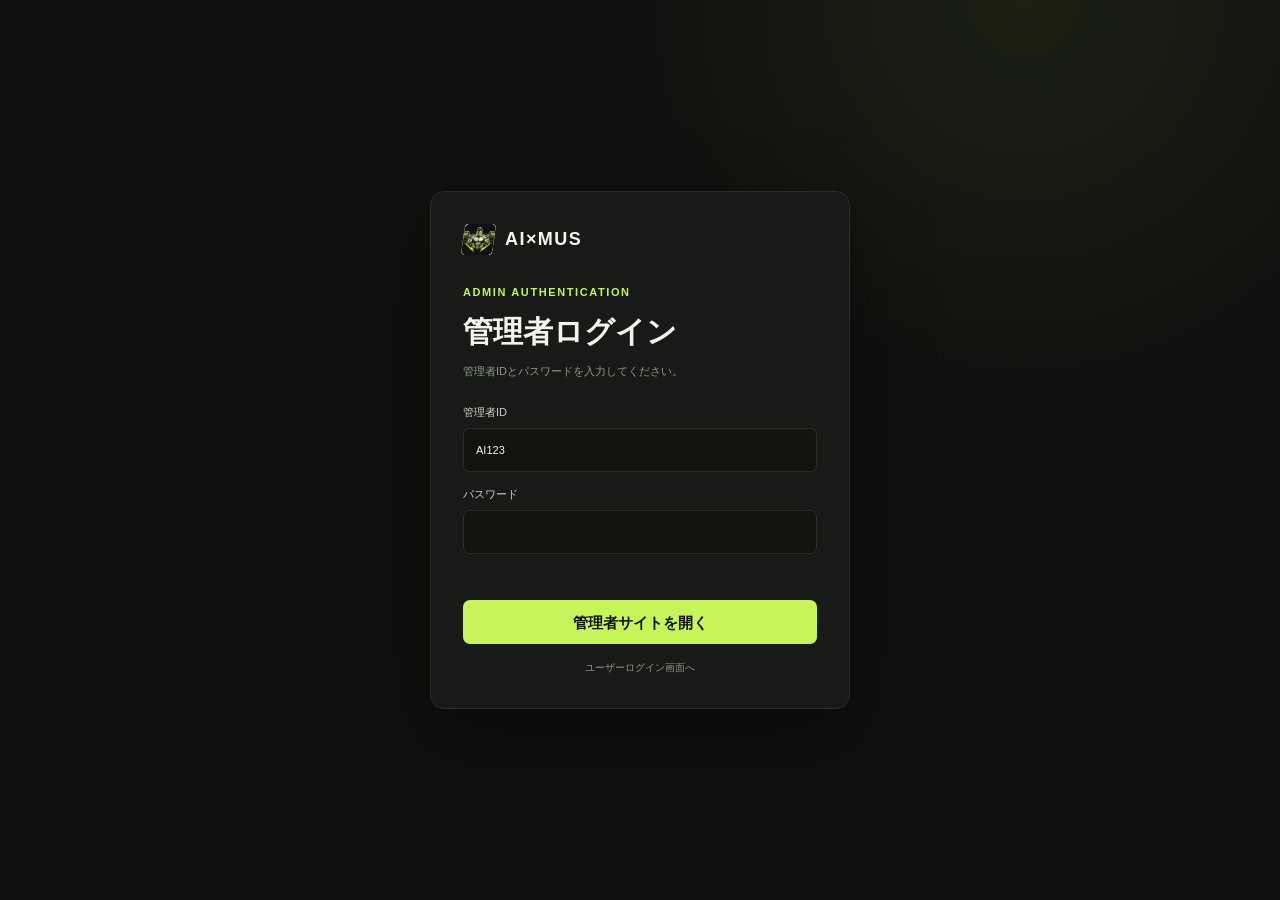
==== commit 4cfae801: "Add administrator login for AI123" ====
--- a/admin.html
+++ b/admin.html
@@ -10,6 +10,19 @@
   <link rel="stylesheet" href="admin.css?v=20260620-1">
 </head>
 <body class="admin-body">
+  <section class="admin-login" id="adminLogin">
+    <form id="adminLoginForm">
+      <div class="admin-login-brand"><span class="brand-mark"><img src="app-icon.png" alt=""></span><span>AI×MUS</span></div>
+      <p class="eyebrow">ADMIN AUTHENTICATION</p>
+      <h1>管理者ログイン</h1>
+      <p>管理者IDとパスワードを入力してください。</p>
+      <label>管理者ID<input name="login_id" type="text" autocomplete="username" value="AI123" required></label>
+      <label>パスワード<input name="password" type="password" autocomplete="current-password" required></label>
+      <p class="admin-login-error" id="adminLoginError"></p>
+      <button type="submit">管理者サイトを開く</button>
+      <a href="/">ユーザーログイン画面へ</a>
+    </form>
+  </section>
   <main class="admin-shell">
     <header class="admin-header">
       <a class="brand" href="/"><span class="brand-mark"><img src="app-icon.png" alt=""></span><span>AI×MUS</span></a>
@@ -42,6 +55,6 @@
     </section>
   </main>
   <div class="toast" id="adminToast" role="status"></div>
-  <script src="admin.js?v=20260620-1"></script>
+  <script src="admin.js?v=20260620-2"></script>
 </body>
 </html>
--- a/admin.css
+++ b/admin.css
@@ -1,5 +1,19 @@
 .admin-body { min-height: 100vh; background: radial-gradient(circle at 80% 0, rgba(200,244,91,.07), transparent 28%), var(--bg); }
-.admin-shell { width: min(1380px, calc(100% - 40px)); margin: 0 auto; padding: 28px 0 70px; }
+.admin-shell { display: none; width: min(1380px, calc(100% - 40px)); margin: 0 auto; padding: 28px 0 70px; }
+.admin-shell.ready { display: block; }
+.admin-login { min-height: 100vh; display: grid; place-items: center; padding: 24px; }
+.admin-login[hidden] { display: none; }
+.admin-login form { width: min(420px, 100%); padding: 32px; border: 1px solid var(--line); border-radius: 14px; background: var(--surface); box-shadow: 0 28px 80px rgba(0,0,0,.35); }
+.admin-login-brand { display: flex; align-items: center; gap: 11px; margin-bottom: 30px; font-size: 18px; font-weight: 800; letter-spacing: .08em; }
+.admin-login h1 { margin: 5px 0 8px; font-size: 30px; }
+.admin-login form > p:not(.eyebrow):not(.admin-login-error) { margin: 0 0 24px; color: var(--muted); font-size: 11px; }
+.admin-login label { display: grid; gap: 7px; margin-top: 14px; color: #cdd2c8; font-size: 11px; }
+.admin-login input { height: 44px; padding: 0 12px; border: 1px solid var(--line); border-radius: 7px; outline: 0; background: #11130f; color: var(--text); }
+.admin-login input:focus { border-color: var(--lime); }
+.admin-login button { width: 100%; height: 44px; margin-top: 18px; border: 0; border-radius: 7px; background: var(--lime); color: #11130f; font-weight: 800; }
+.admin-login button:disabled { opacity: .55; }
+.admin-login a { display: block; margin-top: 16px; color: var(--muted); font-size: 10px; text-align: center; text-decoration: none; }
+.admin-login-error { min-height: 18px; margin: 10px 0 0; color: #ff8e86; font-size: 10px; }
 .admin-header { display: flex; align-items: center; justify-content: space-between; border-bottom: 1px solid var(--line); }
 .admin-header .brand { padding-bottom: 22px; }
 .admin-header > div { display: flex; align-items: center; gap: 20px; }
